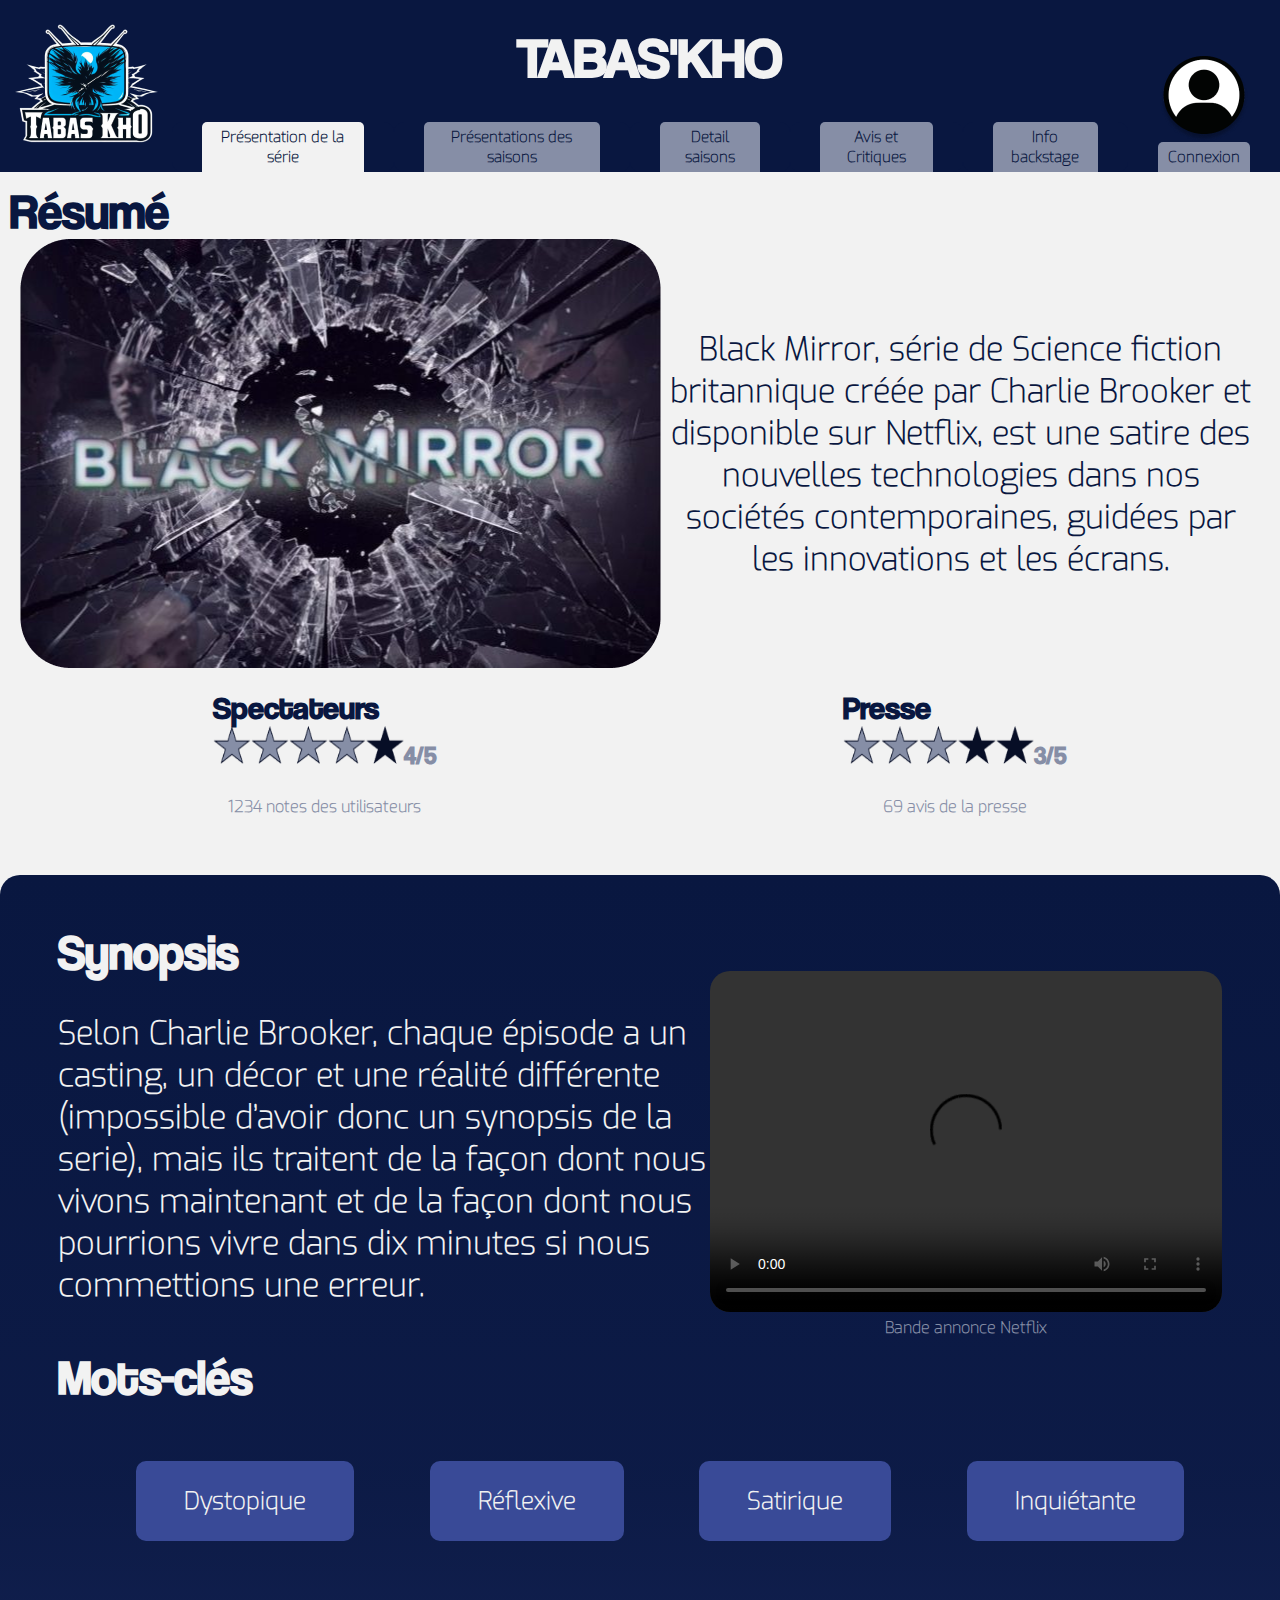
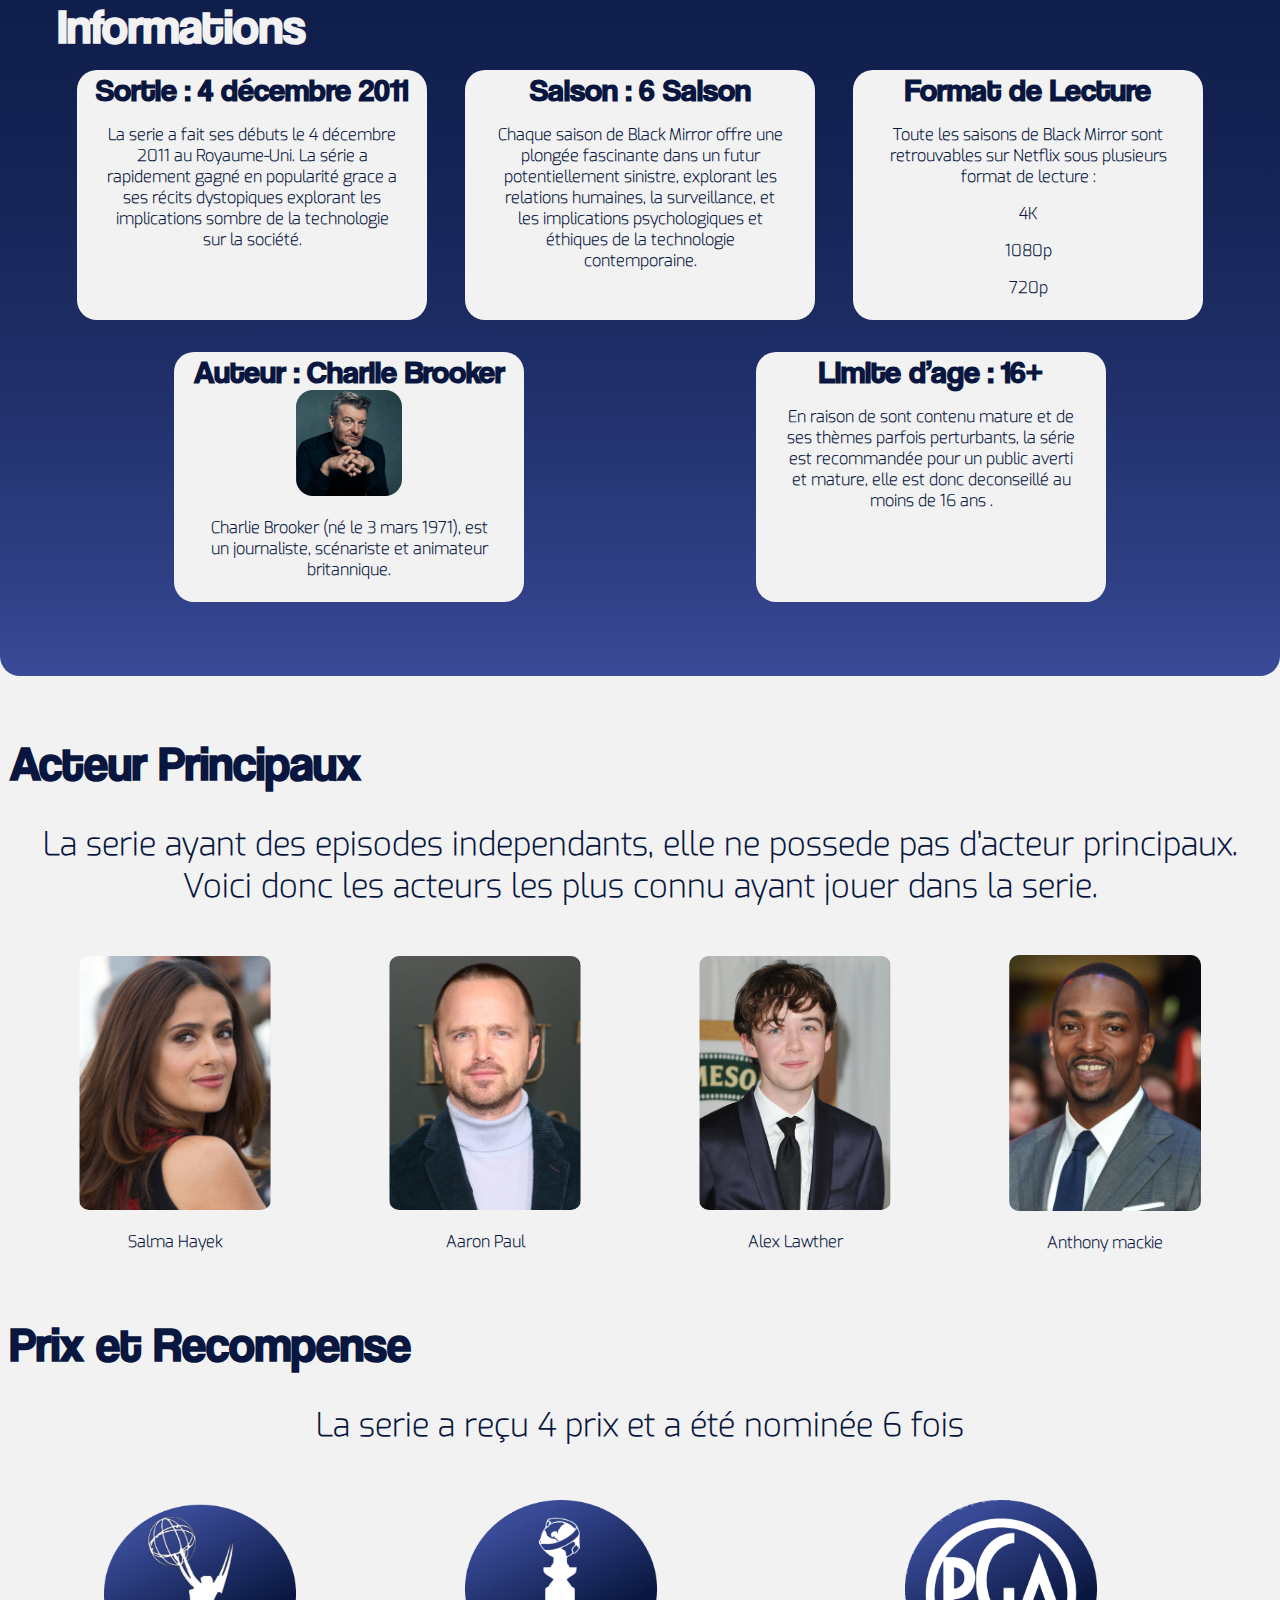
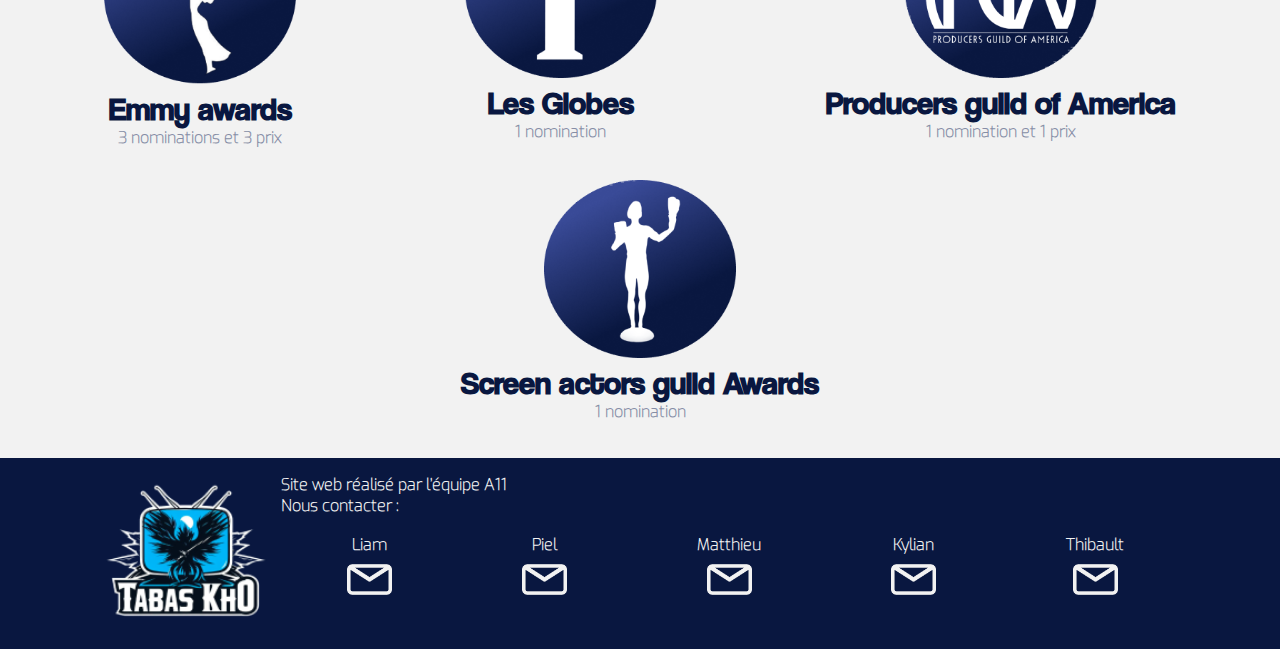
==== index.html @ da2f55ad "Implémentation et fusion des pages index et avis_critique." ====
<!DOCTYPE html>
<html lang="fr">
    <head>
        <meta charset="UTF-8">
        <meta name="viewport" content="width=device-width, initial-scale=1.0">
        <link rel="stylesheet" href="style.css">
        <title>Presentation serie</title>
    </head>
    <body>
        <header>
            <nav>
                <ul>
                    <li class="deroule"> 
                        <img src="img/menu.png" alt="menu">
                        <ul class="sous">
                            <li><a href="index.html">Présentation de la série</a></li>
                            <li><a href="">Présentations des saisons</a></li>
                            <li><a href="detail_saisons_1.html">Detail saisons</a></li>
                            <li><a href="avis_critique.html">Avis et Critiques</a></li>
                            <li><a href="">Info backstage</a></li>
                        </ul>
                    </li>
                </ul>
            </nav>
            <img title="logo" src="img/logo.png" alt="logo" >
            <div class="div1header">
                <h1 class="h1blanc">TABAS'KHO</h1>
                <ul class="ulheader">
                    <li><p class="actuel pheader"><a href="index.html">Présentation de la série</a></p></li>
                    <li><p class="pheader"><a href="">Présentations des saisons</a></p></li>
                    <li><p class="pheader"><a href="detail_saisons_1.html">Detail saisons</a></p></li>
                    <li><p class="pheader"><a href="avis_critique.html">Avis et Critiques</a></p></li>
                    <li><p class="pheader"><a href="">Info backstage</a></p></li>
                </ul>
            </div>
            <div class="div2header">
                <img width="90px" height="86px" title="connexion" src="img/connexion.png" alt="connexion">
                <p class="pheader"><a href="">Connexion</a></p>
            </div>
        </header>
        <main>
            <article>
                <h2 class="h2bleue">Résumé</h2>
                <article class="articleflex">
                    <img title="Black-Mirror" src="img/Black-Mirror.png" alt="BM">
                    <p class="pbleue">Black Mirror, série de Science fiction britannique créée par Charlie Brooker et disponible sur Netflix, est une satire des nouvelles technologies dans nos sociétés contemporaines, guidées par les innovations et les écrans.</p>
                </article>
            </article>
            <article class="articleflex">
                <div>
                    <h3>Spectateurs</h3>
                    <div class="divnote">
                        <img class ="etoile" title="etoile" src="img/Star_white.png" alt="star1">
                        <img class ="etoile" title="etoile" src="img/Star_white.png" alt="star2">
                        <img class ="etoile" title="etoile" src="img/Star_white.png" alt="star3">
                        <img class ="etoile" title="etoile" src="img/Star_white.png" alt="star4">
                        <img class ="etoile" title="etoile" src="img/Star_black.png" alt="star5">
                        <p>4/5</p>
                    </div>
                    <p class="p_min">1234 notes des utilisateurs</p>
                </div>
                <div>
                    <h3>Presse</h3>
                    <div class="divnote">
                        <img class ="etoile" title="etoile" src="img/Star_white.png" alt="star1">
                        <img class ="etoile"title="etoile" src="img/Star_white.png" alt="star2">
                        <img class ="etoile" title="etoile" src="img/Star_white.png" alt="star3">
                        <img class ="etoile" title="etoile" src="img/Star_black.png" alt="star4">
                        <img class ="etoile" title="etoile" src="img/Star_black.png" alt="star5">
                        <p>3/5</p>
                    </div>
                    <p class="p_min">69 avis de la presse</p>
                </div>
            </article>
            <article class="articledegrade">
                <article class="articleflex">
                    <div>
                        <h2 class="h2blanc">Synopsis</h2>
                        <p class="pblanc">Selon Charlie Brooker, chaque épisode a un casting, un décor et une réalité différente (impossible d’avoir donc un synopsis de la serie), mais ils traitent de la façon dont nous vivons maintenant et de la façon dont nous pourrions vivre dans dix minutes si nous commettions une erreur.</p>
                    </div>
                    <div>
                        <video controls width="600" height="400" type="video/mp4" src="video/Bande annonce.mp4"></video>
                        <p class="p_min">Bande annonce Netflix</p>
                    </div>
                </article>
                <article>
                    <h2 class="h2blanc">Mots-clés</h2>
                    <ul>
                        <li>Dystopique</li>
                        <li>Réflexive</li>
                        <li>Satirique</li>
                        <li>Inquiétante</li>
                    </ul>
                </article>
                <article>
                    <h2 class="h2blanc">Informations</h2>
                    <div class="block-total">
                        <div>
                            <h3>Sortie : 4 décembre 2011</h3>
                            <p class="pblock">La serie a fait ses débuts le 4 décembre 2011 au Royaume-Uni. La série a rapidement gagné en popularité grace a ses récits dystopiques explorant les implications sombre de la technologie sur la société.</p>
                        </div>
                        <div>
                            <h3>Saison : 6 Saison</h3>
                            <p class="pblock">Chaque saison de Black Mirror offre une plongée fascinante dans un futur potentiellement sinistre, explorant les relations humaines, la surveillance, et les implications psychologiques et éthiques de la technologie contemporaine.</p>
                        </div>
                        <div>
                            <h3>Format de Lecture</h3>
                            <p class="pblock">Toute les saisons de Black Mirror sont retrouvables sur Netflix sous plusieurs format de lecture :</p>
                            <p class="pblock">4K</p>
                            <p class="pblock">1080p</p>
                            <p class="pblock">720p</p>
                        </div>
                        <div>
                            <h3>Auteur : Charlie Brooker</h3>
                            <img src="img/Charlie.png" title="Charlie Brooker" alt="charlie">
                            <p class="pblock">Charlie Brooker (né le 3 mars 1971), est un journaliste, scénariste et animateur britannique.</p>
                        </div>
                        <div>
                            <h3>Limite d’age : 16+</h3>
                            <p class="pblock">En raison de sont contenu mature et de ses thèmes parfois perturbants, la série est recommandée pour un public averti et mature, elle est donc deconseillé au moins de 16 ans .</p>
                        </div>
                    </div>
                </article>
            </article>
            <article>
                <h2 class="h2bleue">Acteur Principaux</h2>
                <p class="pbleue">La serie ayant des episodes independants, elle ne possede pas d’acteur principaux.  Voici donc les acteurs les plus connu ayant jouer dans la serie.</p>
                <article class="articleflex wrap">
                    <figure>
                        <img src="img/Salma Hayek.png" alt="Salma" title="Salma Hayek">
                        <figcaption class="pblock">Salma Hayek</figcaption>
                    </figure>
                    <figure>
                        <img src="img/Aaron Paul.png" alt="Aaron" title="Aaron Paul">
                        <figcaption class="pblock">Aaron Paul</figcaption>
                    </figure>
                    <figure>
                        <img src="img/Alex Lawther.png" alt="Alex" title="Alex Lawther">
                        <figcaption class="pblock">Alex Lawther</figcaption>
                    </figure>
                    <figure>
                        <img src="img/Anthony mackie.png" alt="Anthony" title="Anthony mackie">
                        <figcaption class="pblock">Anthony mackie</figcaption>
                    </figure>
                </article>
            </article>
            <article>
                <h2 class="h2bleue">Prix et Recompense</h2>
                <p class="pbleue">La serie a reçu 4 prix et a été nominée 6 fois</p>
                <article class="articleflex wrap">
                    <figure>
                        <img src="img/Group 1.png" alt="Emmy awards" title="Emmy awards">
                        <figcaption>
                            <h3>Emmy awards</h3>
                            <p class="p_min">3 nominations et 3 prix </p>
                        </figcaption>
                    </figure>
                    <figure>
                        <img src="img/Group 2.png" alt="Les globes" title="Les globes">
                        <figcaption>
                            <h3>Les Globes</h3>
                            <p class="p_min">1 nomination </p>
                        </figcaption>
                    </figure>
                    <figure>
                        <img src="img/Group 3.png" alt="Producers guild of America" title="Producers guild of America">
                        <figcaption>
                            <h3>Producers guild of America</h3>
                            <p class="p_min">1 nomination et 1 prix </p>
                        </figcaption>
                    </figure>
                    <figure>
                        <img src="img/Group 4.png" alt="Screen actors guild Awards" title="Screen actors guild Awards">
                        <figcaption>
                            <h3>Screen actors guild Awards</h3>
                            <p class="p_min">1 nomination </p>
                        </figcaption>
                    </figure>
                </article>
            </article>
        </main>
        <footer>
            <div class="image-centre">
                <img src="img/logo.png" alt="Logo tabas'KHO" width="191px" height="191px">
            </div>
            <div>
                <p>Site web réalisé par l’équipe A11 <br>Nous contacter :</p>
                <p></p>
                <table>
                    <tr>
                        <th>Liam</th>
                        <th>Piel</th>
                        <th>Matthieu</th>
                        <th>Kylian</th>
                        <th>Thibault</th>
                    </tr>
                    <tr>
                        <th><a href="mailto:liam.denis@etudiant.univ-rennes1.fr"> <img src="img/email-svgrepo-com.webp" width="45px" height="45px"> </a ></th>
                        <th><a href="mailto:Piel.mallet@etudiant.univ-rennes1.fr"> <img src="img/email-svgrepo-com.webp" width="45px" height="45px"> </a ></th>
                        <th><a href="mailto:matthieu.lebout@etudiant.univ-rennes1.fr"> <img src="img/email-svgrepo-com.webp" width="45px" height="45px"> </a ></th>
                        <th><a href="mailto:kylian.houedec@etudiant.univ-rennes1.fr"> <img src="img/email-svgrepo-com.webp" width="45px" height="45px"> </a ></th>
                        <th><a href="mailto:thibault.dubois@etudiant.univ-rennes1.fr"> <img src="img/email-svgrepo-com.webp" width="45px" height="45px"> </a ></th>
                    </tr>
                </table>
            </div>
        </footer>
    </body>
</html>
---- style.css ----
html{
    height: 400px;
}
body{
    margin: 0;
    background-color: #f2f2f2;
}
.detailsaison{
    margin: 50px;
    display: flex;
    flex-direction: column;
}
header{
    color: #091740;
    display: flex;
    height: 172px;
    background-color: #091740;
    justify-content: space-around;
}
.div1header{
    display: flex;
    flex-direction: column;
    justify-content: flex-end;
}
.div2header{
    display: flex;
    flex-direction: column;
    justify-content: flex-end;
    align-items: center;
}
.ulheader{
    display: flex;
    flex-direction: row;
    flex-wrap: nowrap;
    padding: 0;
    margin-bottom: 0;
    list-style-type: none;
}
.ulheader>li{
    background-color: #091740;
    padding: 0;
    margin: 0;
    font-size: auto;

}
.h1blanc{
    margin-bottom: 0;
    font-size: 3.5em;
    font-family: "Coolvetica";
    color: #f2f2f2;
    text-align: center;
}
.h1bleue{
    margin-bottom: 0;
    font-size: 3.5em;
    font-family: "Coolvetica";
    color: #091740;
    text-align: center;
}
.h2bleue{
    font-size: 3em;
    font-family: "Coolvetica";
    color: #091740;
    margin: 0;
}
.h2blanc{
    font-size: 3em;
    font-family: "Coolvetica";
    color: #f2f2f2;
    margin: 0;
}
h3{
    font-size: 2em;
    font-family: "Coolvetica";
    color: #091740;
    margin: 0;
}
h4{
    text-align: center;
    font-family: "Coolvetica";
    color: #091740;
  }
  
h5,article,p{
    font-family: "exo";
    color: #091740;
    font-weight: bold;
}

a{
    color: #091740;
    text-decoration: none;
}
.pheader{
    border-radius: 5px 5px 0px 0px;
    font-family: "Exo";
    font-weight: bold;
    padding: 5px 10px;
    background-color: #868EA6;
    text-align: center;
    margin:0em 2em;
    font-size: 15px;
    
}
.pheader:hover{
    background-color: #f2f2f2;
}
.actuel{
    background-color: #f2f2f2;
}
.articleflex{
    display: flex;
    flex-direction: row;
    justify-content: space-around;
    align-items: center;
    margin-top: 0;
}
.deroule{
    display: none;
    background-color: #091740;
    padding: 0;
}
.sous{
    display: none;
    flex-direction: column;
    margin: 0;
    font-size: 1.75vw;
    align-items: flex-start;
    background-color: #868EA6;
    position:absolute;
    left: 0px;
    top: 172px;
    z-index: 300;
}
.sous li a{
    color: #F2F2F2;
}
nav:hover .sous{
    display: flex;
}
nav ul {
    padding: 0;
}
nav{
    height: 172px;
}
.wrap{
    text-align: center;
    flex-wrap: wrap;
}
.articleflex>img{
    width: 60%;
}
article{
    margin: 10px;
}

.articledegrade{
    border-radius: 20px;
    background: linear-gradient(#091740,80%,#394A97);
    margin: 3em 0;
    padding: 3em;
}

.pbleue{
    color: #091740;
    font-family: "Exo";
    text-align: center;
    font-size: 2.5vw;
    font-weight: 700;
}
.pblanc{
    color: #f2f2f2;
    font-family: "Exo";
    text-align: start;
    font-size: 2.5vw;
    font-weight: 700;
}
.min{
    font-size: 1.5vw;
    
}
table{
    color: #091740;
    font-family: "Exo";
    font-weight: bold;
}
.divnote{
    display: flex;
    flex-direction: row;
    justify-content: center;
    align-items: baseline;
}
.etoile{
    width: 3vw;
    height: 3vw;
}

.divnote>p{
    font-family: "Coolvetica";
    font-size: 2vw;
    margin-top: 10px;
    font-weight: bold;
    color: #868EA6;
}

.p_min{
    color: #868EA6;
    font-family: "Exo";
    font-weight: bold;
    margin: 0;
    text-align: center;
}
video{
    border-radius: 20px;
    width: 40vw;
    height: auto;
    margin-top: 3em;
}
ul{
    display: flex;
    flex-direction: row;
    flex-wrap: wrap;
    justify-content: space-around;
    list-style-type: none;
    margin:32px auto;
}
li{
    background-color: #394A97;
    padding: 1em 2em;
    border-radius: 10px;
    color: #f2f2f2;
    font-family: "Exo";
    font-weight: bold;
    font-size: 1.5em;
    margin: 1em;
}

.block-total{
    display: flex;
    flex-wrap: wrap;
    flex-direction: row;
    justify-content: space-around;
}
.block-total>div{
    background-color: #f2f2f2;
    width: 350px;
    height: 250px;
    text-align: center;
    border-radius: 20px;
    margin: 1em;
}
.pblock{
    color: #091740;
    font-family: "Exo";
    font-weight: bold;
    margin: 16px 30px;
    text-align: center;
}
figure>img{
    width: 15vw;
}



/* css details_saison */

body {
    padding: 0;
    margin: 0;
    background-color: #f2f2f2;
}

main {
    margin: 0;
    display: flex;
    flex-direction: column;
}

img {
    display: inline-block;
    border-radius: 10px;
}

p {
    font-family: Exo, Arial, sans-serif;
    font-weight: bold;
}


.changement_saison {
    margin: 1em auto;
}

.changement_saison a {
    background-color: #868EA6;
    color: black;
    display: inline-block;
    width: 10em;
    padding: 5px;
    text-align: center;
    text-decoration: none;
    border-radius: 5px;
    margin: 0.5em;
    font-family: Exo, Arial, sans-serif;
    font-weight: bold;
}

.changement_saison a:hover {
    background-color: #091740;
    color: white;
}

.changement_saison p {
    background-color: #C0C0C0;
    color: #7F7F7F;
    display: inline-block;
    width: 10em;
    padding: 5px;
    text-align: center;
    text-decoration: none;
    border-radius: 5px;
    margin: 0.5em;
}


/* Section Acteurs */

#acteur div div {
    background-color: #868EA6;
    width: 30%;
    display: inline-flex;
    margin: 10px;
    padding: 10px;
    border-radius: 20px;
    align-items: center;

}

#acteur p {
    display: inline-block;
    margin-left: 30px;
}

#acteur img {
    height: 100px;
    border-radius: 50px;
}


/* Bande anonce */

img.trailer {
    display: block;
    margin: 50px auto;
    width: 80%;
}


/* Section Extraits */

#extraits section {
    display: flex;
    width: 100%;
    flex-wrap: nowrap;
    overflow-x: scroll;
}

#extraits div {
    position: relative;
}

#extraits section::before {
    content: "";
    position: absolute;
    top: 0;
    bottom: 0;
    left: 0;
    width: 20px;
    background: linear-gradient(to left, rgba(255, 255, 255, 0), #F2F2F2);
}

#extraits section::after {
    content: "";
    position: absolute;
    top: 0;
    bottom: 0;
    right: 0;
    width: 20px;
    background: linear-gradient(to right, rgba(255, 255, 255, 0), #F2F2F2);
}

#extraits img {
    height: 300px;
    margin: 20px;
}


/* Section Photos */

#photos section {
    display: flex;
    width: 100%;
    flex-wrap: nowrap;
    overflow-x: scroll;
}

#photos img {
    margin: 20px;
    height: 400px;
}

#photos div {
    position: relative;
}

#photos section::before {
    content: "";
    position: absolute;
    top: 0;
    bottom: 0;
    left: 0;
    width: 20px;
    background: linear-gradient(to left, rgba(255, 255, 255, 0), #F2F2F2);
}

#photos section::after {
    content: "";
    position: absolute;
    top: 0;
    bottom: 0;
    right: 0;
    width: 20px;
    background: linear-gradient(to right, rgba(255, 255, 255, 0), #F2F2F2);
}


/* Section Episode */

#episodes section {
    display: flex;
    width: 100%;
    flex-wrap: nowrap;
    overflow-x: scroll;
}

#episodes div div {
    display: inline-block;
    width: 300px;
    background-color: #868EA6;
    border-radius: 20px;
    padding: 20px;
    margin: 20px;
    flex-shrink: 0;
    flex-grow: 0;
}

#episodes img {
    width: 100%;
}

#episodes div div:hover {
    position: relative;
    right: 10px;
    bottom: 10px;
    box-shadow: 10px 10px 10px #070E26;
}

#episodes div div div:hover {
    box-shadow: none;
    right: 0;
    bottom: 0;
}

#episodes p {
    height: 250px;
    overflow-y: scroll;
    margin: 0;
    padding: 20px 0;
}

#episodes > div,
#episodes div div div {
    position: relative;
    margin: 0;
    padding: 0;
}

#episodes section::before {
    content: "";
    position: absolute;
    top: 0;
    bottom: 0;
    left: 0;
    width: 20px;
    background: linear-gradient(to left, rgba(255, 255, 255, 0), #F2F2F2);
    z-index: 1;
}

#episodes section::after {
    content: "";
    position: absolute;
    top: 0;
    bottom: 0;
    right: 0;
    width: 20px;
    background: linear-gradient(to right, rgba(255, 255, 255, 0), #F2F2F2);
}

#episodes p::before {
    content: "";
    position: absolute;
    top: 0;
    left: 0;
    right: 0;
    height: 20px;
    background: linear-gradient(to top, rgba(255, 255, 255, 0), #868EA6);
}

#episodes p::after {
    content: "";
    position: absolute;
    bottom: 0;
    left: 0;
    right: 0;
    height: 20px;
    background: linear-gradient(to bottom, rgba(255, 255, 255, 0), #868EA6);
}


/* Affichage sur mobile */

@media screen and (max-width: 1400px) {

    #acteur div div {
        width: 45%;
    }

    img.trailer {
        width: 90%;
    }
}


@media screen and (max-width: 960px) {
    
    #acteur section {
        display: flex;
        flex-wrap: nowrap;
        overflow-x: scroll;
    }

    #acteur div div {
        flex-grow: 0;
        flex-shrink: 0;
        width: 400px;
        margin: 0 20px;
    }

    #acteur > div {
        position: relative;
    }
    
    #acteur section::before {
        content: "";
        position: absolute;
        top: 0;
        bottom: 0;
        left: 0;
        width: 20px;
        background: linear-gradient(to left, rgba(255, 255, 255, 0), #F2F2F2);
    }
    
    #acteur section::after {
        content: "";
        position: absolute;
        top: 0;
        bottom: 0;
        right: 0;
        width: 20px;
        background: linear-gradient(to right, rgba(255, 255, 255, 0), #F2F2F2);
    }    

    img.trailer {
        width: 100%;
    }

    #resume {
        order: 98;
    }

    .changement_saison_bas {
        order: 99;
    }
}

/* avis critique */

.title{
    display: flex;
    justify-content: center;}

.Fblanc{
   background-color: #394A97;
   color: #F2F2F2;
   font-size: 2vw;
   text-align: center;
   margin:  0.9vw 10vw;
   border-radius: 11px;
}
  .p1{
    font-family: "IniSans";
    font-size: 3vw;
    margin: 0;
    padding-top: 0;
    padding-right: 0.5em;
    
  }
  .user:hover{color: #F2F2F2;
    background-color: #091740;
    padding: 0.5em;
  border-radius: 5px;}
.user{color: #F2F2F2;}

  
  main{
    background-color: #f2F2F2;
    
  }
  
  .presse_spectateur{
    display: flex;
    justify-content: space-around;
  }
  .presse {
    width: 40%;
    padding: 0.5em;
    
    
  }
  .presse div{
    padding: 0.5em;
    background-color: #868EA6;
    border-radius:11px ;
    overflow-y: scroll;
    height: 30vw;
  
    
  } 
  .bouton{
    background-color:#7CB4E8 ;
    color: #F2F2F2;
    padding: 0.5em;
    border-radius: 5px;
    text-decoration: none;
    font-family: "IniSans";
    
    
  }
  .bouton:hover{
    background-color: #091740;
    color: #F2F2F2;
  }
  .place{
    display:flex;
    justify-content: flex-end;
    height: 50px;
  
  }
  .spectateur{
    
    width: 40%;
    padding: 0.5em;
    
  }
  .spectateur div{
  background-color: #868EA6;
  border-radius:11px ;
  padding: 0.5em;
  
  }
  .spectateur div div {
    display : flex;
    justify-content: center;;
  }
  .avis{display: flex;}
  
  .test {
    height: 250px;
    width:100% ;
  }
  .test img{
    height: 100%;
    width: 100%;
  }
  .avis p {line-height: 2.8em;}
  
  
  .partie2{
    background: linear-gradient(#394A97, #091740);
    display: flex;
    
  }
  .partie2 div{
    width: 50%;
    padding: 1em;
  }
  .partie2 div div{
    display: flex;
    padding :0.5em;
  }
  .Ellipse{
    width: 10vw;
    height: 10vw;
  }
  .partie2 div div p a{
    position:relative;
    top: 1.5em;
    left:0.3em;
    color: F2F2F2;
    text-decoration: underline;
  }
  .commentNonVerif{
    background-color: #868EA6;
    display: flex;
  }
  .commentNonVerif div {
    width: 50%;
    display: block;
  }
  .name{
    padding: 0 56px 0 0; 
  }
  .add{
    margin: 10px 0 0 0;
    
  }








/* footer */

footer{
    justify-content: center;
    background-color: #091740;
    display: flex;
    height: 20%;
  }
  .image-centre{
    display: flex;
    justify-content: center;
    align-items: center;
  }
  footer p{
    color: #F2F2F2;
  }
  footer div table th{
    padding:0 5vw;
    color: #F2F2F2;
  }
  footer div table{
    justify-content: center;
    display: flex;
    bottom: 10px;
  }
  .footer-P{
    margin-top: 2em;
    font-family: "Exo";
    background-color: #091740;
  }
  .star {
    font-size: 24px;
    color: gray;
    cursor: pointer;
  }

  .star.selected {
    color: gold;
  }
  @media screen and (max-width: 1050px) {
    footer div table th{
        padding:0 1.5vw;
      }
      .footer-P{
        margin-top: 1em;
      }
  }



@font-face {
    font-family: "Coolvetica";
    src: url('./Polices_woff/coolvetica_woff/coolveticarg.woff') format('woff'),
         url('./Polices_woff/coolvetica_woff/coolveticarg.woff2') format('woff2');
}

@font-face {
    font-family: "Exo";
    src: url('./Polices_woff/Exo_woff/Exo-VariableFont_wght.woff') format('woff'),
         url('./Polices_woff/Exo_woff/Exo-VariableFont_wght.woff2') format('woff2');
}

@font-face {
    font-family: "IniSans";
    src: url('./Polices_woff/ini-sans_woff/IniSans.woff') format('woff'),
         url('./Polices_woff/ini-sans_woff/IniSans.woff2') format('woff2');
}
@media (max-width:1050px){
    .pheader{
        display: none;
    }
    .div1header{
        display: none;
    }
    header{
        align-items: center;
    }
    .deroule{
        display: flex;
    }
}
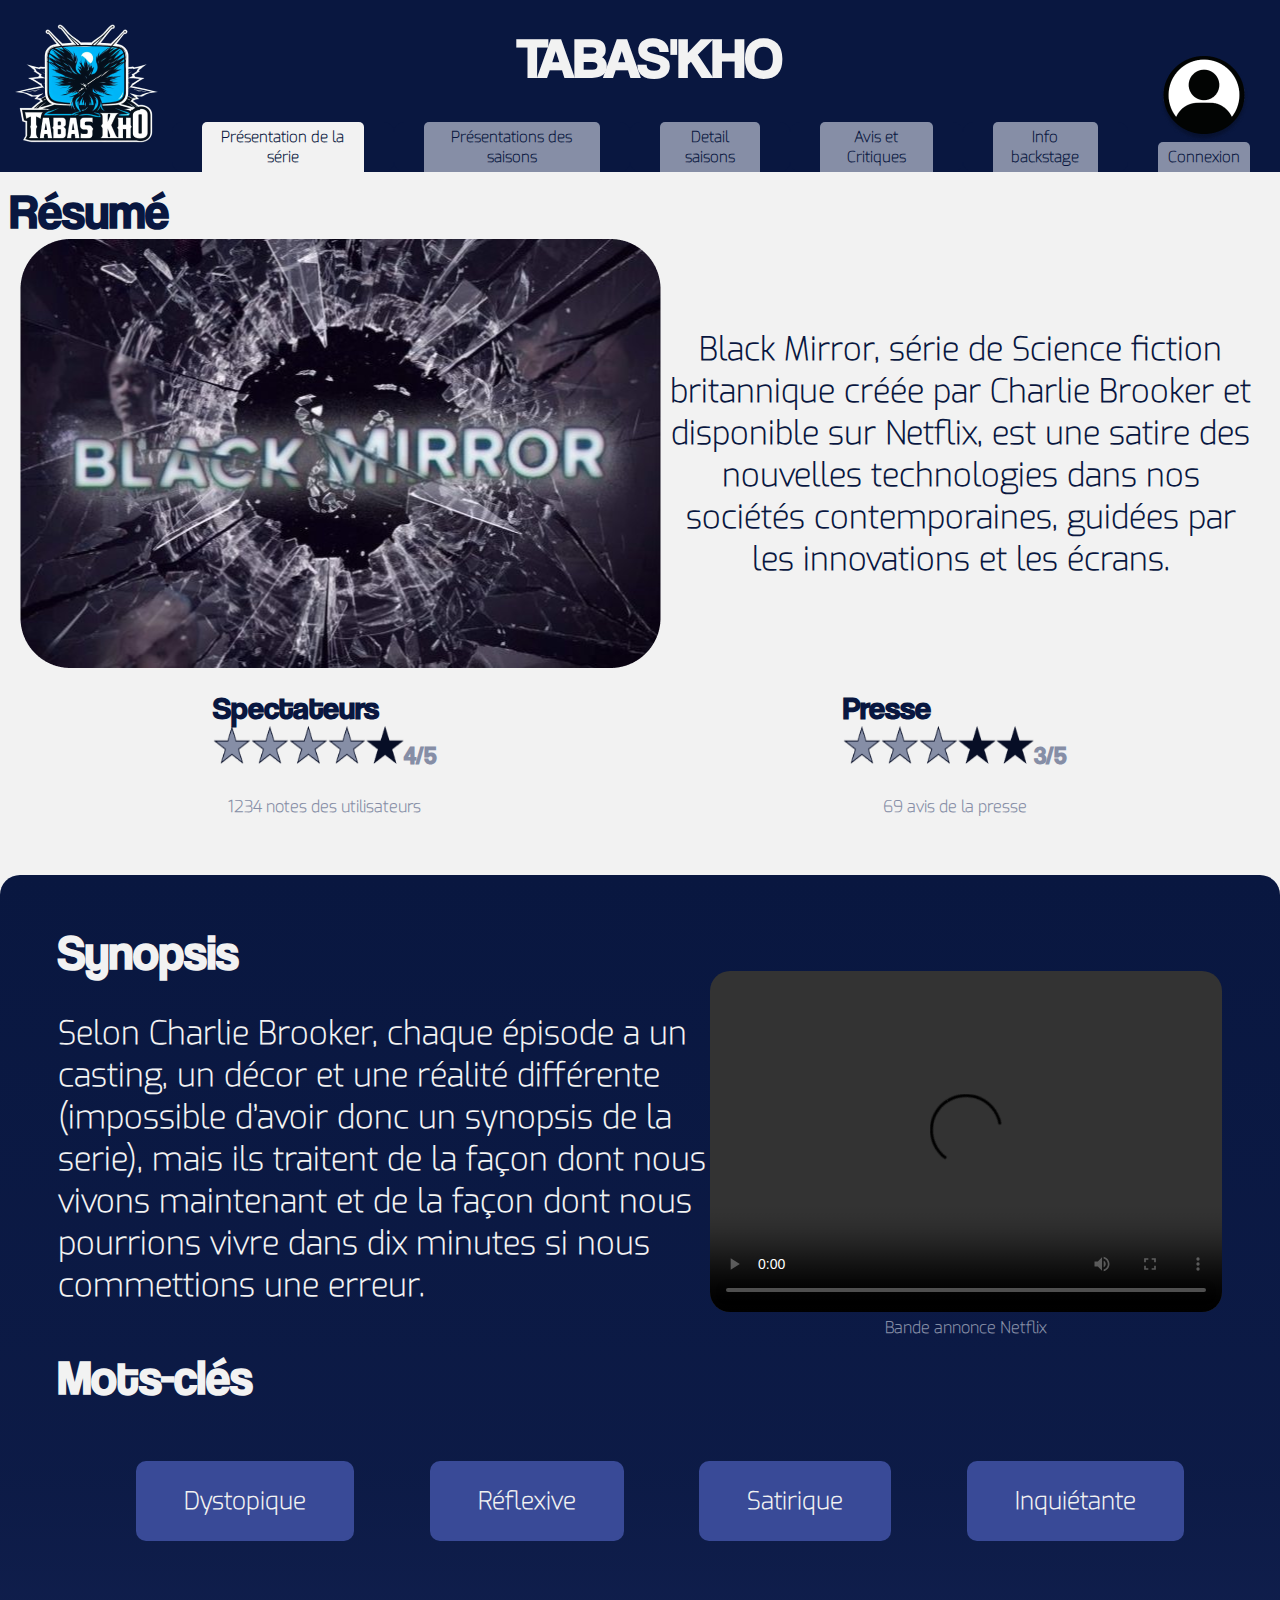
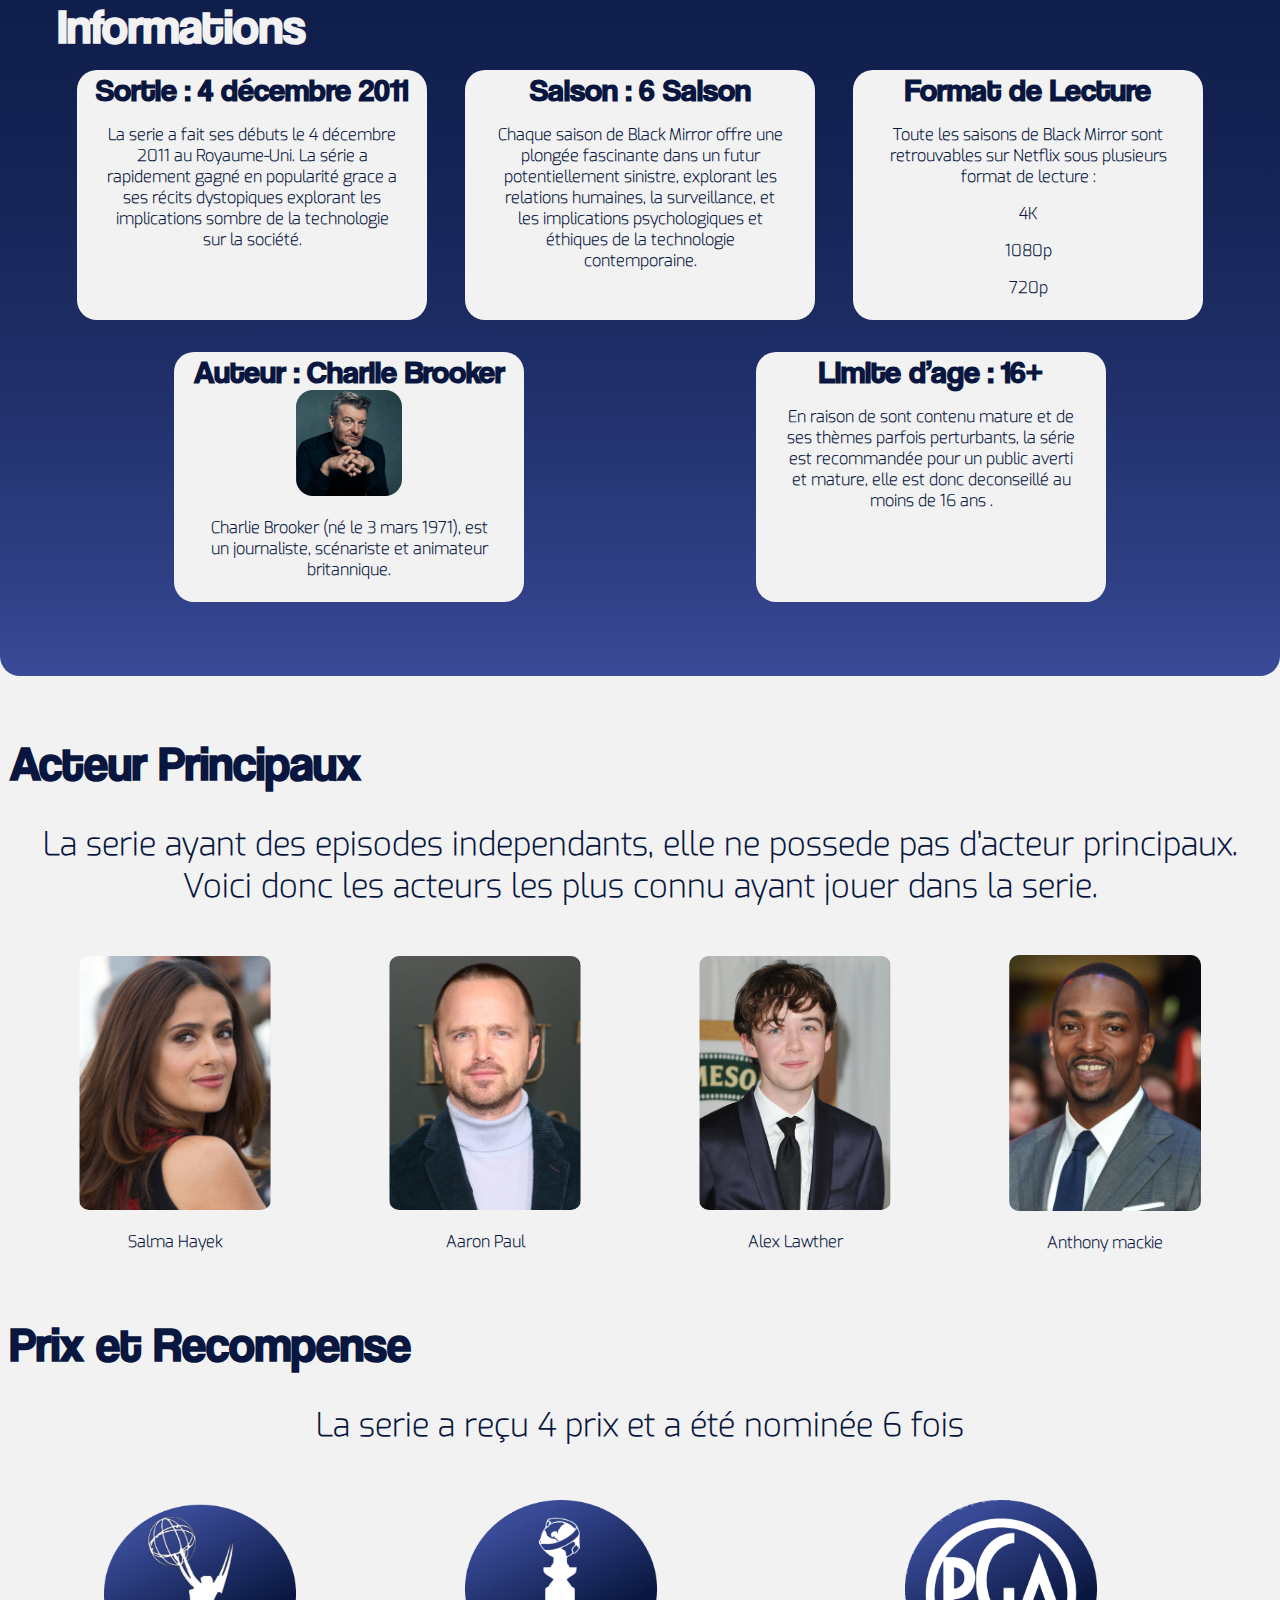
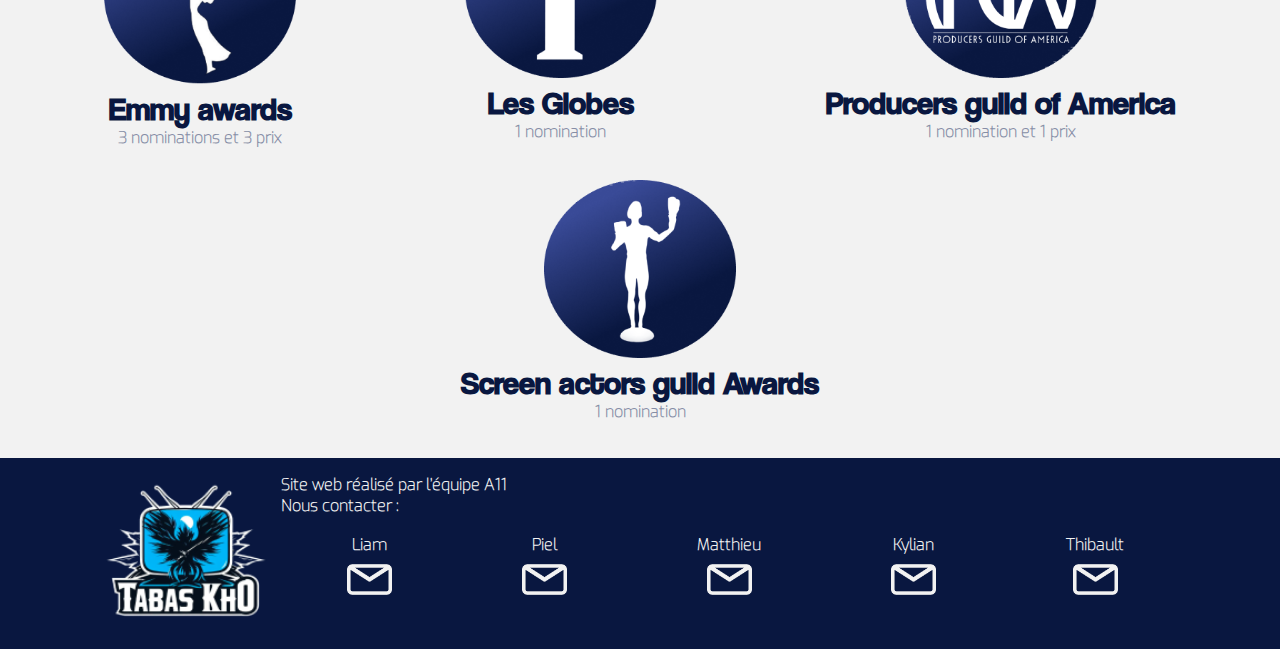
==== commit 9d4346d4: "Intégration de la page backstage.html" ====
--- a/index.html
+++ b/index.html
@@ -14,10 +14,10 @@
                         <img src="img/menu.png" alt="menu">
                         <ul class="sous">
                             <li><a href="index.html">Présentation de la série</a></li>
-                            <li><a href="">Présentations des saisons</a></li>
+                            <li><a href="pres_saisons.html">Présentations des saisons</a></li>
                             <li><a href="detail_saisons_1.html">Detail saisons</a></li>
                             <li><a href="avis_critique.html">Avis et Critiques</a></li>
-                            <li><a href="">Info backstage</a></li>
+                            <li><a href="backstage.html">Info backstage</a></li>
                         </ul>
                     </li>
                 </ul>
@@ -27,10 +27,10 @@
                 <h1 class="h1blanc">TABAS'KHO</h1>
                 <ul class="ulheader">
                     <li><p class="actuel pheader"><a href="index.html">Présentation de la série</a></p></li>
-                    <li><p class="pheader"><a href="">Présentations des saisons</a></p></li>
+                    <li><p class="pheader"><a href="pres_saisons.html">Présentations des saisons</a></p></li>
                     <li><p class="pheader"><a href="detail_saisons_1.html">Detail saisons</a></p></li>
                     <li><p class="pheader"><a href="avis_critique.html">Avis et Critiques</a></p></li>
-                    <li><p class="pheader"><a href="">Info backstage</a></p></li>
+                    <li><p class="pheader"><a href="backstage.html">Info backstage</a></p></li>
                 </ul>
             </div>
             <div class="div2header">
--- a/style.css
+++ b/style.css
@@ -102,6 +102,7 @@
     font-size: 15px;
     
 }
+
 .pheader:hover{
     background-color: #f2f2f2;
 }
@@ -743,6 +744,430 @@
 
 
 
+
+
+
+
+
+
+
+
+
+
+
+
+
+
+
+
+
+
+
+
+
+
+
+
+
+
+
+
+/** PRESENTATIONS SAISONS **/
+/*librairie*/
+.lineaire-simple {
+    background: linear-gradient(#394A97, #091740);
+}
+
+body {
+  margin: 0;
+}
+
+@font-face {
+  font-family: "Coolvetica";
+  src: url('./Polices_woff/coolvetica_woff/coolveticarg.woff') format('woff'),
+       url('./Polices_woff/coolvetica_woff/coolveticarg.woff2') format('woff2');
+}
+
+@font-face {
+  font-family: "Exo";
+  src: url('./Polices_woff/Exo_woff/Exo-VariableFont_wght.woff') format('woff'),
+       url('./Polices_woff/Exo_woff/Exo-VariableFont_wght.woff2') format('woff2');
+}
+
+@font-face {
+  font-family: "IniSans";
+  src: url('./Polices_woff/ini-sans_woff/IniSans.woff') format('woff'),
+       url('./Polices_woff/ini-sans_woff/IniSans.woff2') format('woff2');
+}
+
+/*** MAIN ***/
+
+.main_pres_s {
+    /*old*/
+    margin: unset;
+    display: unset;
+    flex-direction: unset;
+
+    margin: 0;
+    background-color: #F2F2F2;
+}
+
+.art_saisons {
+    /*old*/
+    margin: unset;
+
+    display: flex;
+    flex-direction: column;
+    gap: 20px;
+    background: linear-gradient(#868EA6, #091740);
+    color: white;
+    padding: 20px 20px 20px 20px;
+    }
+
+.art_transi{
+  background: linear-gradient(#091740, #868EA6)
+}
+
+.art_saisons h2 {
+  font-family: "Coolvetica";
+  color: black;
+  font-weight: lighter;
+  font-size: 3em;
+  margin: 0;
+  text-align: center;
+}
+
+.art_saisons h3 {
+  font-weight: bolder;
+}
+
+.img_eps_res {
+  display: grid;
+  grid-column-gap: 20px;
+  grid-template-columns: 10fr 3fr;
+  justify-content: space-around;
+  font-family: 'Exo';
+  font-weight: bold;
+  font-size: 1.5em;
+}
+
+.img_eps {
+  display: grid;
+  grid-template-columns: 50% 1fr;
+  background: #F2F2F2;
+  color: black;
+  padding: 20px;
+  border-radius: 15px;/
+}
+
+.img_eps img {
+    /*old*/
+    display: unset;
+    border-radius: unset;
+
+    width: 90%;
+    justify-self: center;
+    height: max-content;
+    border-radius: 15px;
+}
+
+.img_eps ul {
+    /*old*/
+    display: unset;
+    flex-direction: unset;
+    flex-wrap: unset;
+    justify-content: unset;
+    list-style-type: unset;
+    margin: unset;
+
+    padding-top: 40px;
+    display: flex;
+    flex-direction: column;
+    width: 100%;
+    font-size: 1.8vw;
+}
+
+.img_eps ul li {
+    /*old*/
+    background-color: unset;
+    padding: unset;
+    border-radius: unset;
+    color: unset;
+    font-family: unset;
+    font-weight: unset;
+    font-size: unset;
+    margin: unset;
+
+    margin-left: 50px;
+}
+
+.Title_eps{
+    margin-left: 50px;
+}
+
+.img_eps ul li p {
+  margin-left: 30px; /* Ajustez la valeur */
+}
+
+
+.img_eps_res h3 {
+    /*old*/
+    font-size: unset;
+
+    font-size: 3vw;
+
+  text-decoration: underline;
+}
+
+.res {
+  box-sizing: border-box;
+
+  width: 100%;
+  display: flex;
+  flex-direction: column;
+  padding: 15px 50px 50px 50px;
+  background-color: #F2F2F2;
+  color: black;
+  border-radius: 15px;
+  font-size: 1.5vw;
+}
+
+.res h4{
+  text-decoration: underline;
+  margin: 0px;
+}
+
+#popup-content > h4 {
+  text-decoration: underline;
+  margin: 0px;
+}
+
+.res button {
+  background-color: #091740;
+  color: #fff;
+  border: none;
+  padding: 10px 15px;
+  border-radius: 5px;
+  font-size: 1.5vw;
+  cursor: pointer;
+  transition: background-color 0.3s ease;
+}
+
+.res button:hover {
+  background-color: #394A97;
+  transform: scale(1.05); /* Augmente la taille du bouton */
+}
+
+
+.actors {
+  display: grid;
+  grid-template-columns: repeat(4, 1fr);
+  padding: 20px;
+  background-color: #F2F2F2;
+  border-radius: 15px;
+  justify-content: space-around;
+  color: black;
+  font-family: 'Exo';
+  font-size: 2vw;
+  font-weight: bold;
+  text-align: center;
+}
+
+.actors img {
+  width: 50%;
+}
+
+/* Popup container */
+.popup1, .popup2 {
+  position: relative;
+  display: inline-block;
+  cursor: pointer;
+}
+
+
+
+/* Style pour le fond semi-transparent du popup */
+#popup-background, #popup-background2 {
+  display: none;
+  position: fixed;
+  top: 0;
+  left: 0;
+  width: 100%;
+  height: 100%;
+  background: rgba(0, 0, 0, 0.5);
+}
+
+/* Style pour le popup lui-même */
+#popup-content, #popup-content2 {
+  display: none;
+  position: fixed;
+  width: 80%;
+  top: 45%;
+  left: 50%;
+  transition: all 0.5s;
+  transform: translate(-50%, -50%);
+  padding: 20px;
+  background: #fff;
+  border: 1px solid #ccc;
+  box-shadow: 0 4px 8px rgba(0, 0, 0, 0.1);
+  /*animation*/
+  transition: opacity 0.3s, transform 0.3s;
+  opacity: 0;
+  transform: translate(-50%, -50%) scale(0.8);
+}
+
+#popup-content, #popup-content2 h4{
+    font-size: 2vw;
+}
+  
+#popup-content.show, #popup-content2.show {
+  opacity: 1;
+  transform: translate(-50%, -50%) scale(1);
+}
+
+@media screen and (max-width: 980px){
+  #popup-content, #popup-content2 {
+    overflow-y: scroll;
+    width: 80%;
+  }
+}
+
+
+/* Style pour le bouton de fermeture */
+#close-button, #close-button2 {
+  position: absolute;
+  font-size: 2vw;
+  top: 10px;
+  right: 10px;
+  cursor: pointer;
+  margin-right: 5px;
+}
+
+#close-button:hover, #close-button2:hover {
+  transform: scale(0.90); /* Réduit la taille du bouton */
+}
+
+
+@media screen and (max-width: 1024px){
+  .img_eps_res {
+    display: flex;
+    flex-direction: column;
+    justify-content: space-between;
+  }
+
+  .res {
+    margin-top: 20px;
+    font-size: 2vw;
+  }
+
+  .img_eps{
+    display: flex;
+    /*Centrer les objets*/
+    align-items: center;
+    flex-direction: column;
+    gap: 0px;
+  }
+
+  .img_eps img {
+    width: 60%;
+    justify-self: center;
+    height: max-content;
+    border-radius: 15px;
+  }
+
+  .img_eps ul {
+    /*old*/
+    display: unset;
+    flex-direction: unset;
+    flex-wrap: unset;
+    justify-content: unset;
+    list-style-type: unset;
+    margin: unset;
+
+    padding-top: 20px;
+    display: grid;
+    grid-template-columns: 1fr 1fr;
+    width: 100%;
+    font-size: 2.2vw;
+  }
+
+  /*.img_eps ul {
+
+    font-size: 0.8em;
+  }
+  */
+
+}
+
+@media screen and (max-width: 1400px) {
+  .res {
+    padding: 10px 40px 40px 40px;
+  }
+
+  .art_saisons h2 {
+    font-size: 2.7em;
+  }
+}
+
+@media screen and (max-width: 1100px) {
+  .res {
+    padding: 5px 30px 30px 30px;
+  }
+
+  .art_saisons h2 {
+    font-size: 2em;
+  }
+
+}
+/* FIN PRESENTATION SAISON */
+
+
+
+
+
+
+
+
+
+
+
+
+
+
+
+
+
+
+
+
+
+
+
+
+
+
+
+
+
+
+
+
+
+
+
+
+
+
+
+
+
+
+
+
+
+
+
+
 /* footer */
 
 footer{
@@ -823,4 +1248,134 @@
     .deroule{
         display: flex;
     }
-}+}
+
+
+/* backstage */
+
+#sectCoulisseInterview > article > h1{
+    font-family: Coolvetica, Arial, sans-serif;
+    font-weight: lighter;
+    margin-bottom: 0;
+    font-size: 5vw;
+    color: #f2f2f2;
+    text-align: center;
+}
+
+#backstage-iframe {
+    margin:16px 0;
+    width: 100%;
+    height:45vw;
+}
+main > #sectCoulisseInterview > article{
+    text-align: center;
+    color: white;
+    background-color: #070e26;
+    margin:0 25px;
+    border-radius: 20px;
+}
+main > #sectCoulisseInterview > article > h1{
+    text-decoration: underline;
+}
+#sectCoulisseInterview > article > figure{
+    display: inline-flex;
+    flex-direction: column;
+    flex-wrap: wrap;
+    align-items: center;
+    
+}
+#sectCoulisseInterview > article + article{
+    background-color: #f2f2f2;
+    color: #070e26;
+    margin-bottom: 5em;
+}
+#sectCoulisseInterview > article + article > h1{
+    color: #070e26;
+}
+
+main nav > #secondMenu > li   {
+    padding: 3% 9%; 
+    background-color: #070e26;
+    color: hsl(0, 0%, 95%);
+    border-radius: 15px;
+    font-size: 3vw; 
+    margin: 0 2%;
+    white-space: nowrap;
+}
+main nav > #secondMenu > li > a   {
+    color: hsl(0, 0%, 95%);
+}
+main > #sectCoulisseInterview > article > figure img{
+    width : 35vw;
+    display: flex;
+    
+}
+
+main nav > #secondMenu{
+    display: flex;
+    font-family: "Exo";
+    font-weight: bold;
+    justify-content: center;
+    list-style-type: none;
+}
+
+#videoPopup {
+    display: none;
+    position: fixed;
+    border-radius: 20px;
+    border: solid black 2px;
+    top:50%;
+    left: 50%;
+    transform: translate(-50%, -50%);
+    background-color: #070e26b4;
+    padding: 20px;
+    
+}
+#videoPopup > div > iframe{
+    width: 65vw;
+    height: 35vw;
+    border-radius: 20px;
+}
+#videoPopup img{
+    width:35px;
+    right: 0;
+}
+
+#videoPopup div{  
+    display:flex;
+    position: relative;
+    flex-wrap: wrap;
+    flex-direction: row-reverse;
+}
+
+@media screen and (max-width: 480px){
+
+    main > #sectCoulisseInterview > article > figure img{
+        width : 20em;
+        display: flex;
+        
+    }
+    main > #sectCoulisseInterview {
+        display: flex;
+        flex-direction: column;
+    }
+
+    main > #sectCoulisseInterview > #coulisse {
+        order: 2;
+        
+        border-radius: 0;
+        margin: 0;
+        margin-bottom: 2em;
+    }
+
+    main > #sectCoulisseInterview > #interview {
+        order: 1;
+        margin-bottom: 0;
+        
+    }
+
+    #sectCoulisseInterview > article > h1{
+        font-size: 35px;
+        margin: 5px 0;
+    }
+}
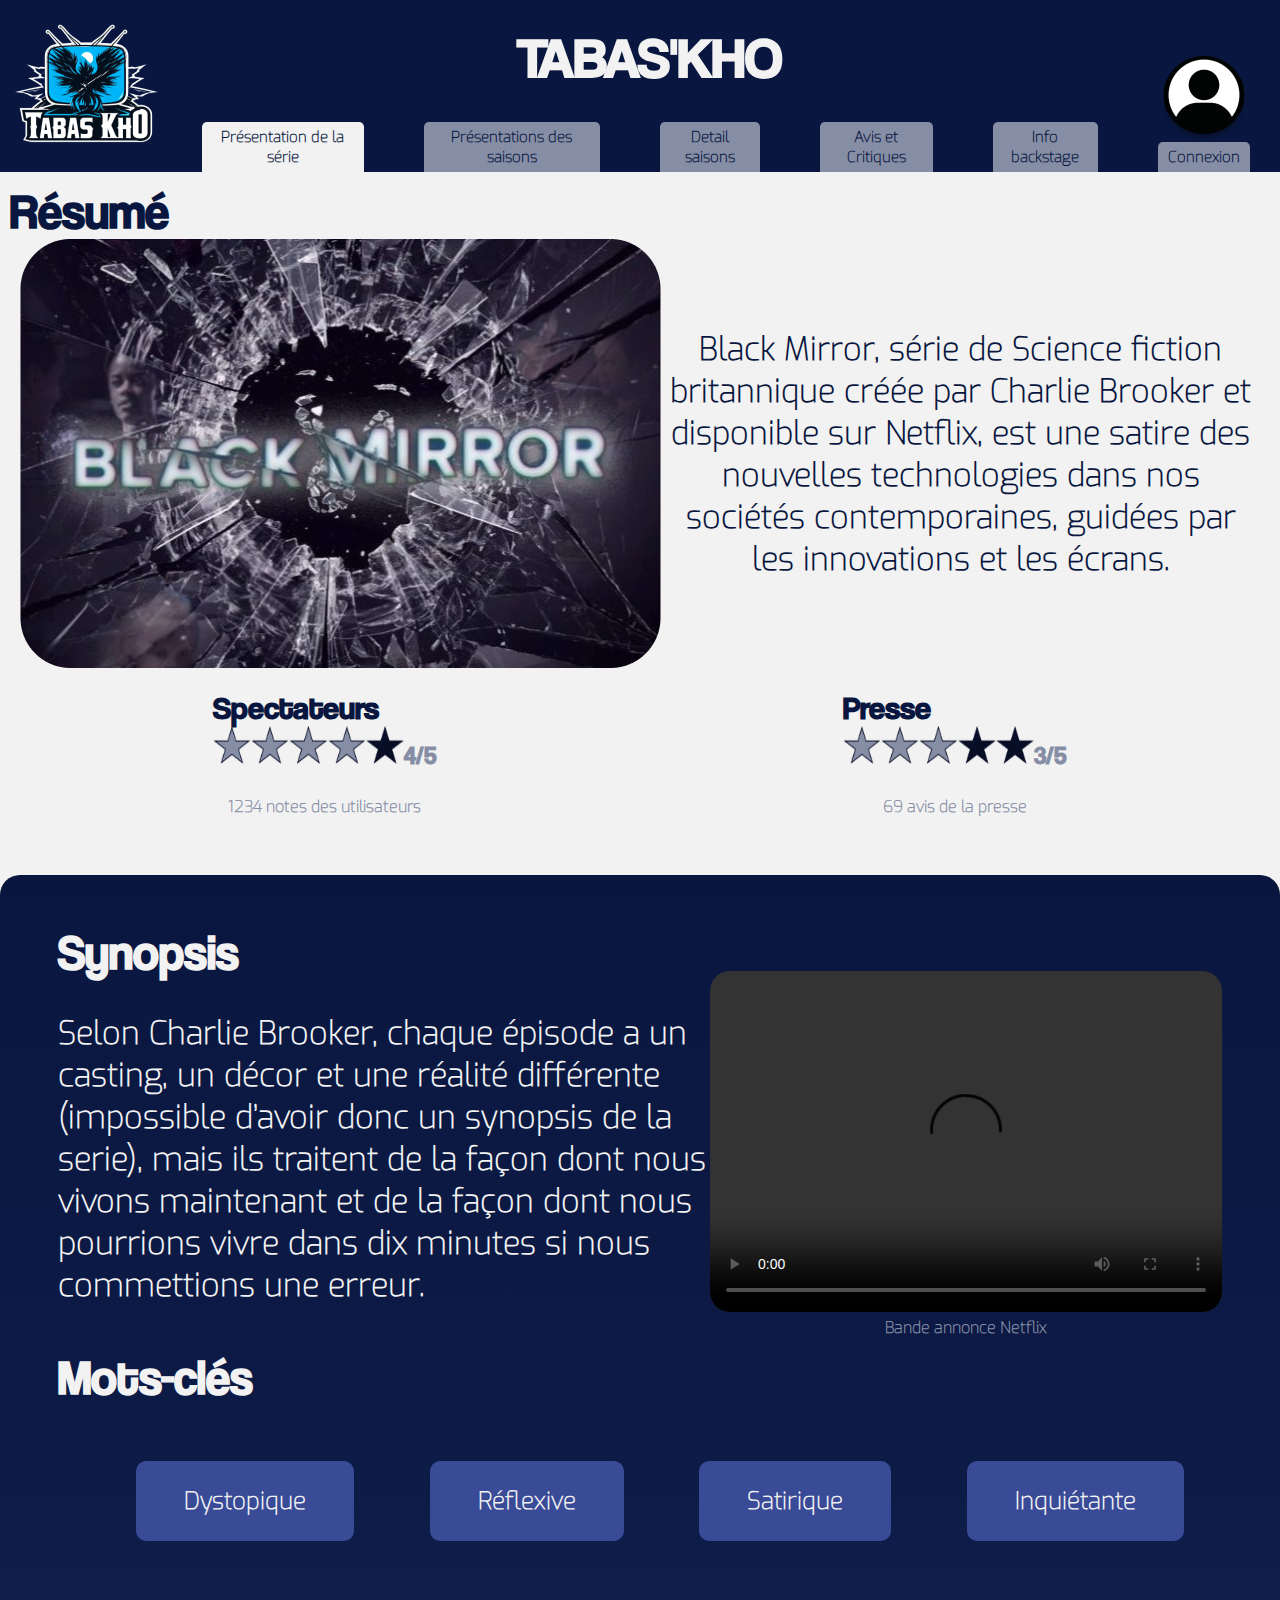
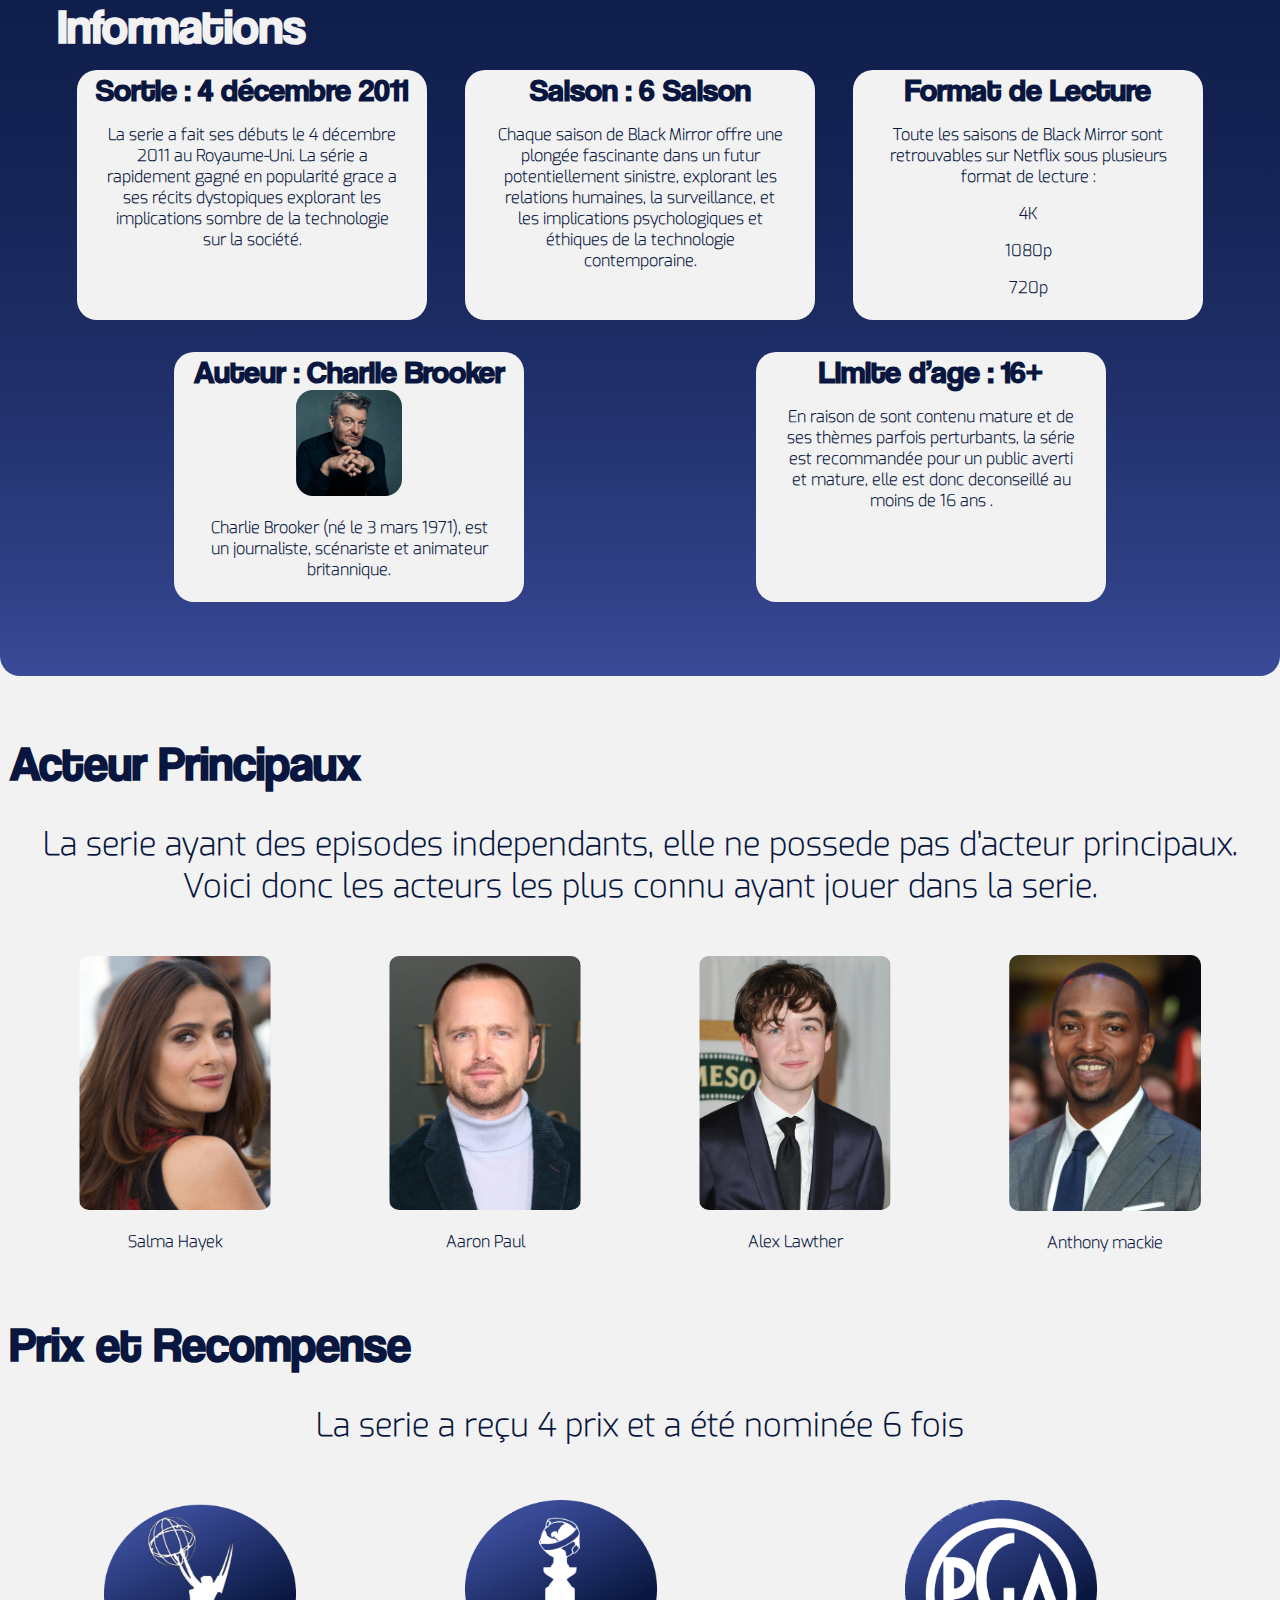
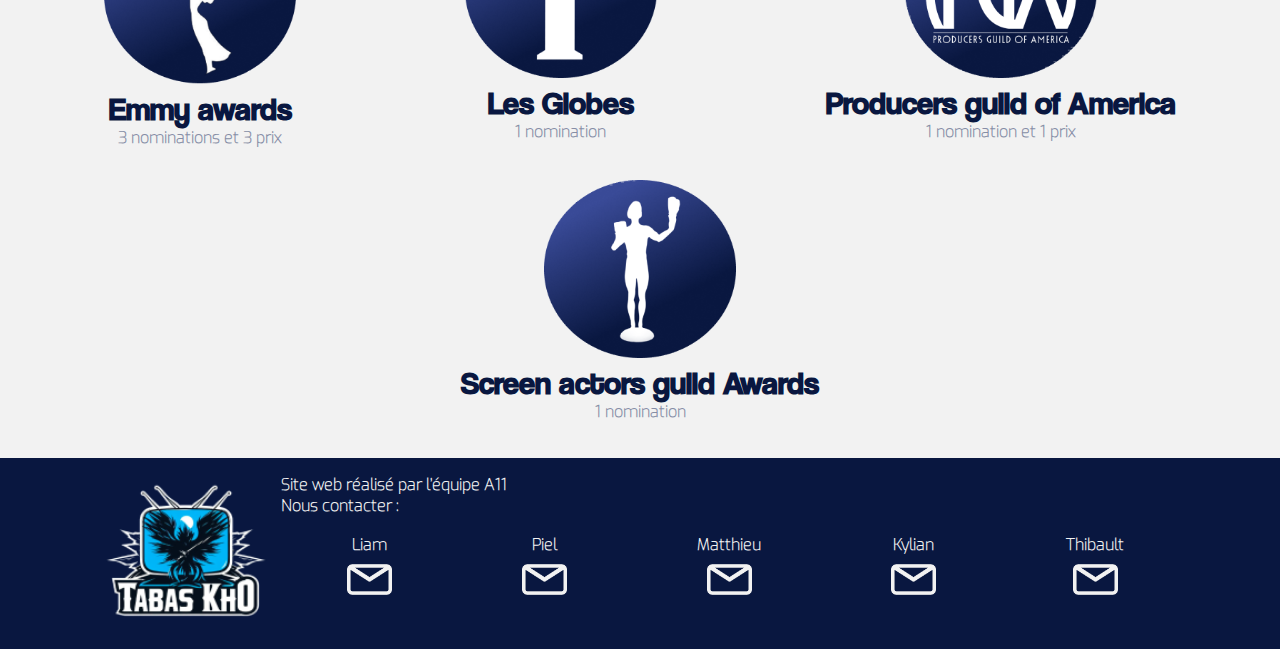
==== commit f84bb18f: "Pages détails saisons section bande-annonce : modification de l'image par une video." ====
--- a/index.html
+++ b/index.html
@@ -79,7 +79,11 @@
                         <p class="pblanc">Selon Charlie Brooker, chaque épisode a un casting, un décor et une réalité différente (impossible d’avoir donc un synopsis de la serie), mais ils traitent de la façon dont nous vivons maintenant et de la façon dont nous pourrions vivre dans dix minutes si nous commettions une erreur.</p>
                     </div>
                     <div>
-                        <video controls width="600" height="400" type="video/mp4" src="video/Bande annonce.mp4"></video>
+                        <video controls width="600" height="400" type="video/mp4" src="video/Bande annonce.mp4" class="index_video">
+                            <p>
+                                Le navigateur ne supporte pas la balise video
+                            </p>
+                        </video>
                         <p class="p_min">Bande annonce Netflix</p>
                     </div>
                 </article>
--- a/style.css
+++ b/style.css
@@ -212,7 +212,7 @@
     margin: 0;
     text-align: center;
 }
-video{
+.index_video{
     border-radius: 20px;
     width: 40vw;
     height: auto;
@@ -351,10 +351,11 @@
 
 /* Bande anonce */
 
-img.trailer {
+.trailer {
     display: block;
     margin: 50px auto;
     width: 80%;
+    border-radius: 20px;
 }
 
 
@@ -537,7 +538,7 @@
         width: 45%;
     }
 
-    img.trailer {
+    .trailer {
         width: 90%;
     }
 }
@@ -582,7 +583,7 @@
         background: linear-gradient(to right, rgba(255, 255, 255, 0), #F2F2F2);
     }    
 
-    img.trailer {
+    .trailer {
         width: 100%;
     }
 
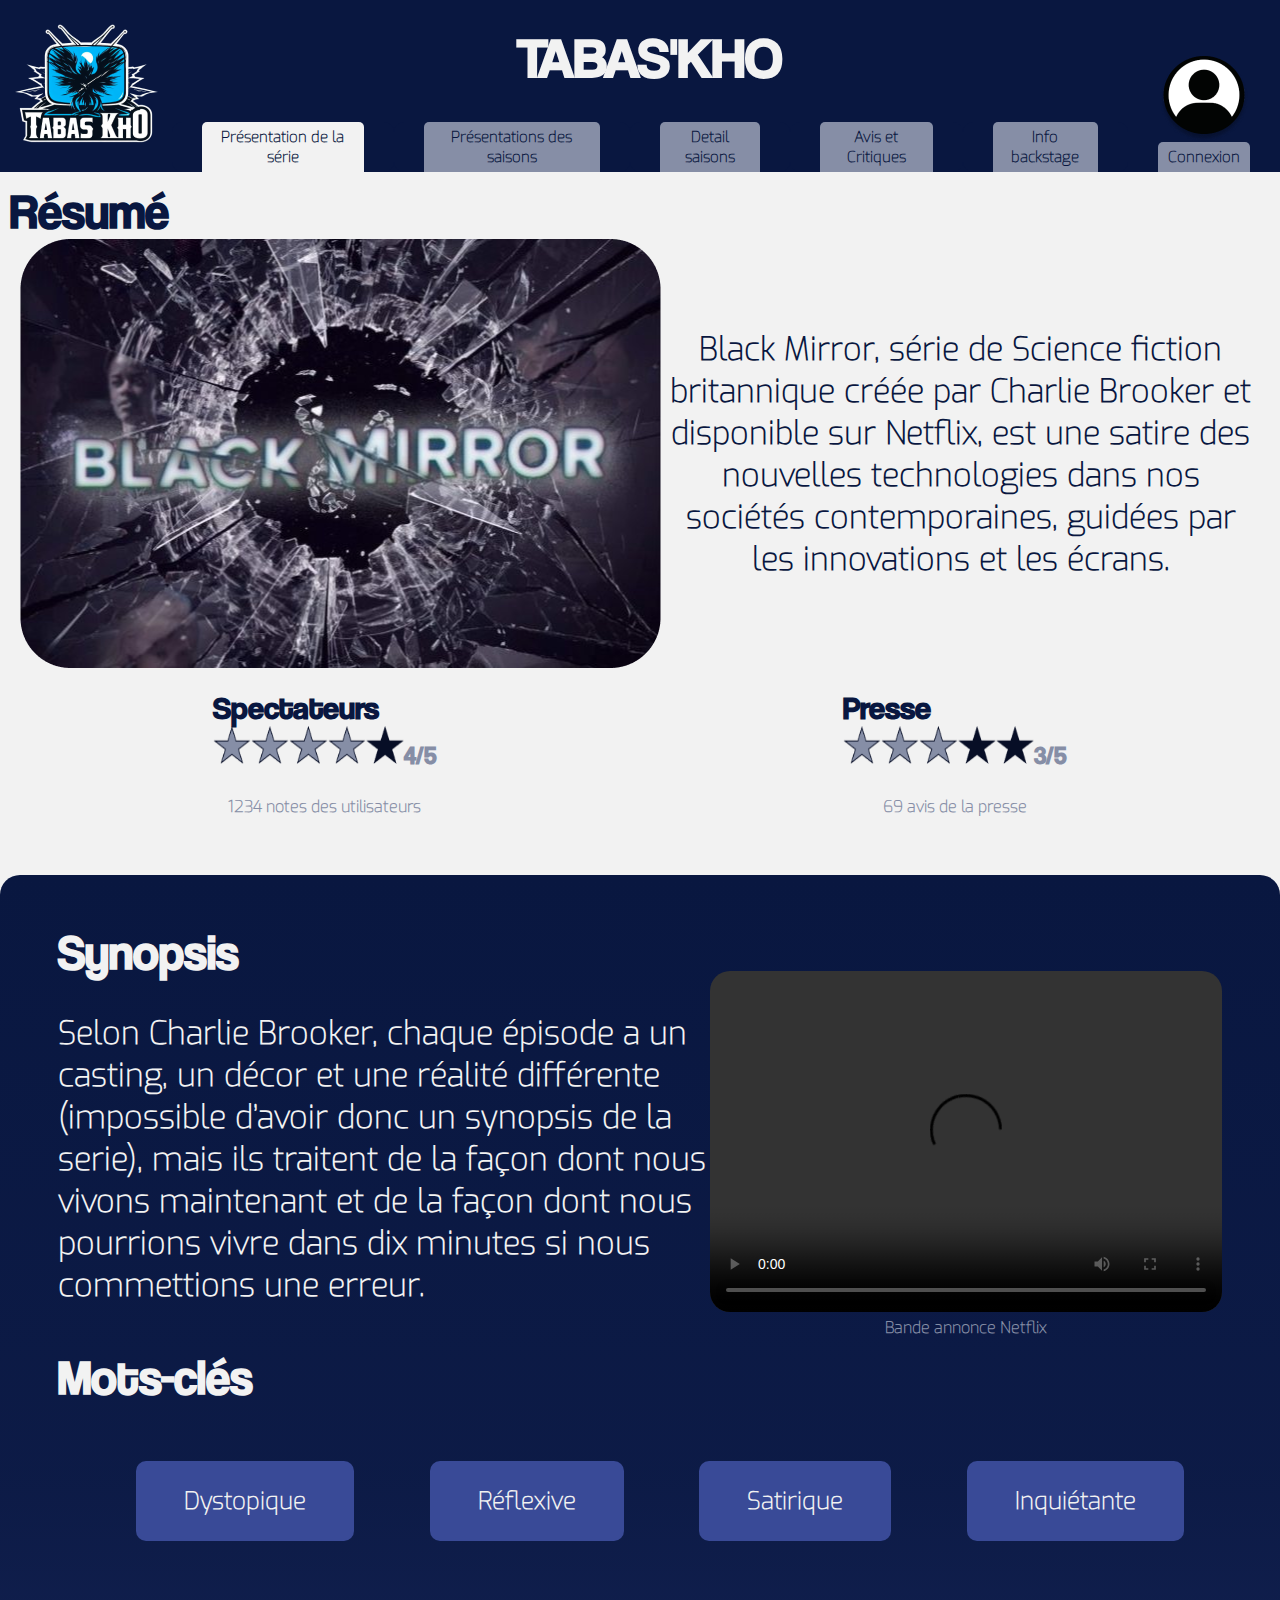
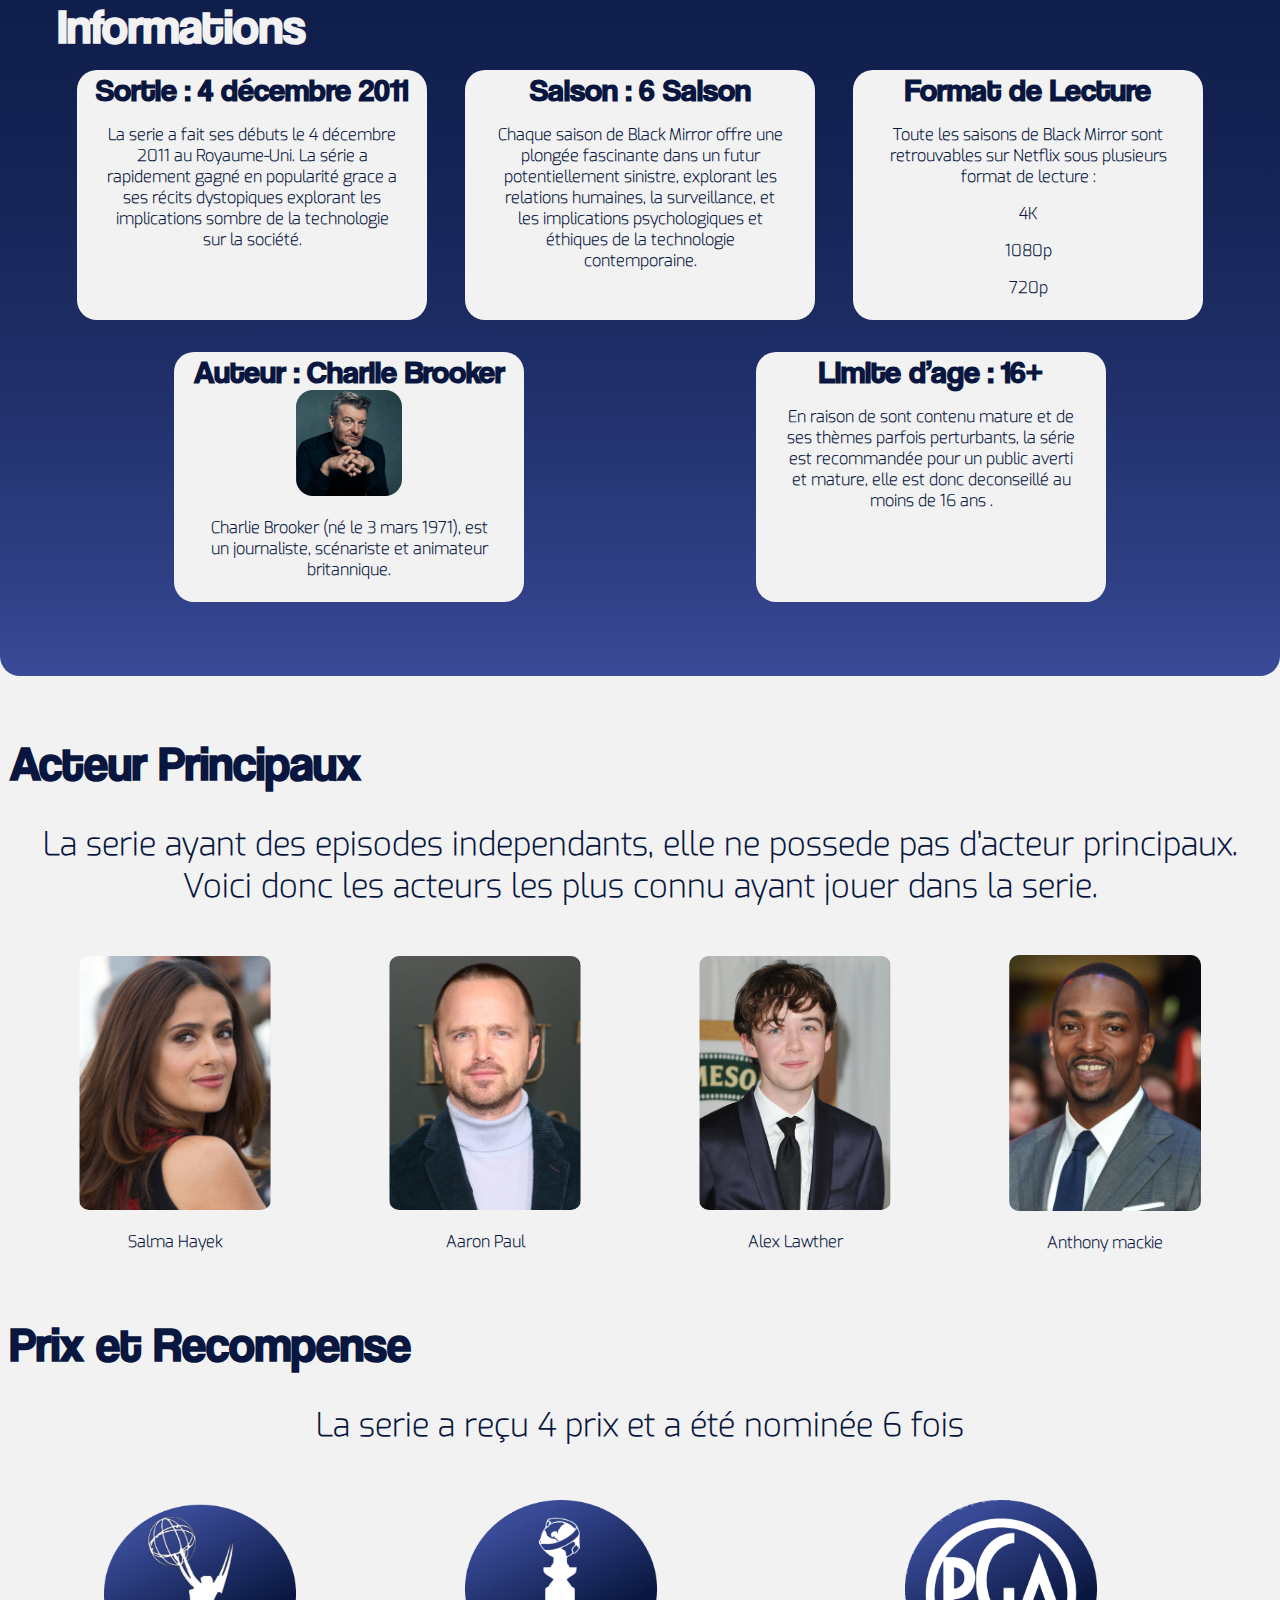
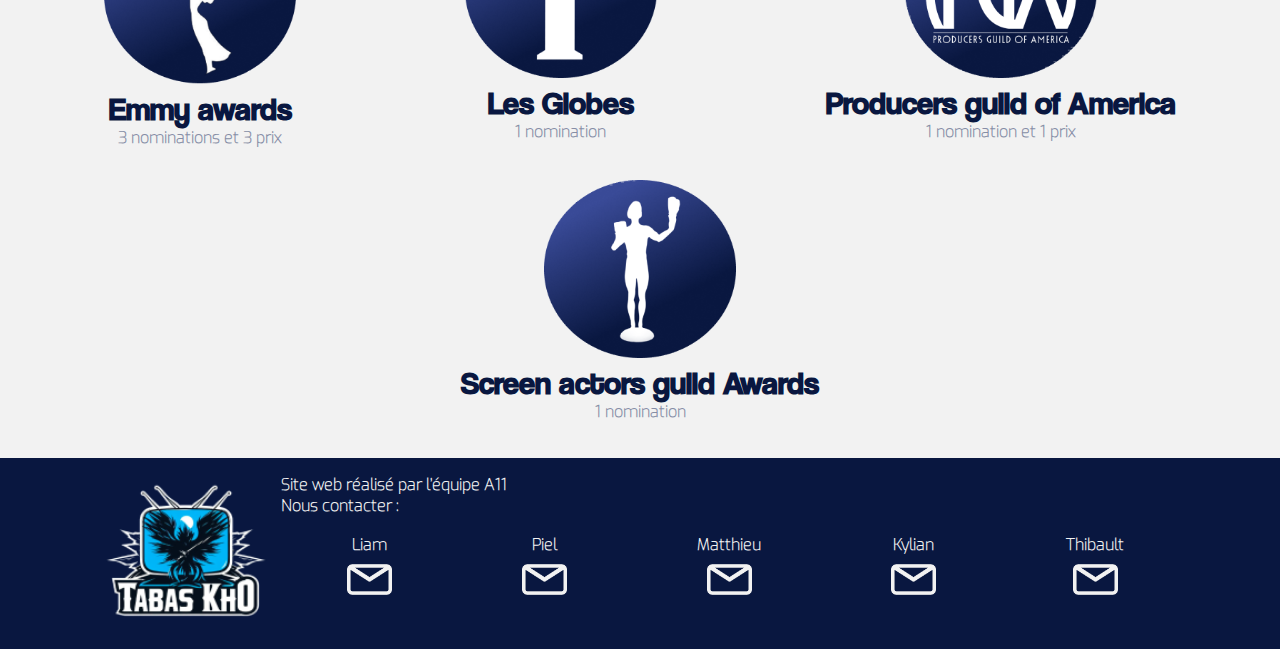
==== commit 752a2aee: "Le logo du header est desormais clickble et mène vers index.html" ====
--- a/index.html
+++ b/index.html
@@ -22,7 +22,9 @@
                     </li>
                 </ul>
             </nav>
-            <img title="logo" src="img/logo.png" alt="logo" >
+            <a href="index.html">
+                <img title="logo" src="img/logo.png" alt="logo" >
+            </a>
             <div class="div1header">
                 <h1 class="h1blanc">TABAS'KHO</h1>
                 <ul class="ulheader">
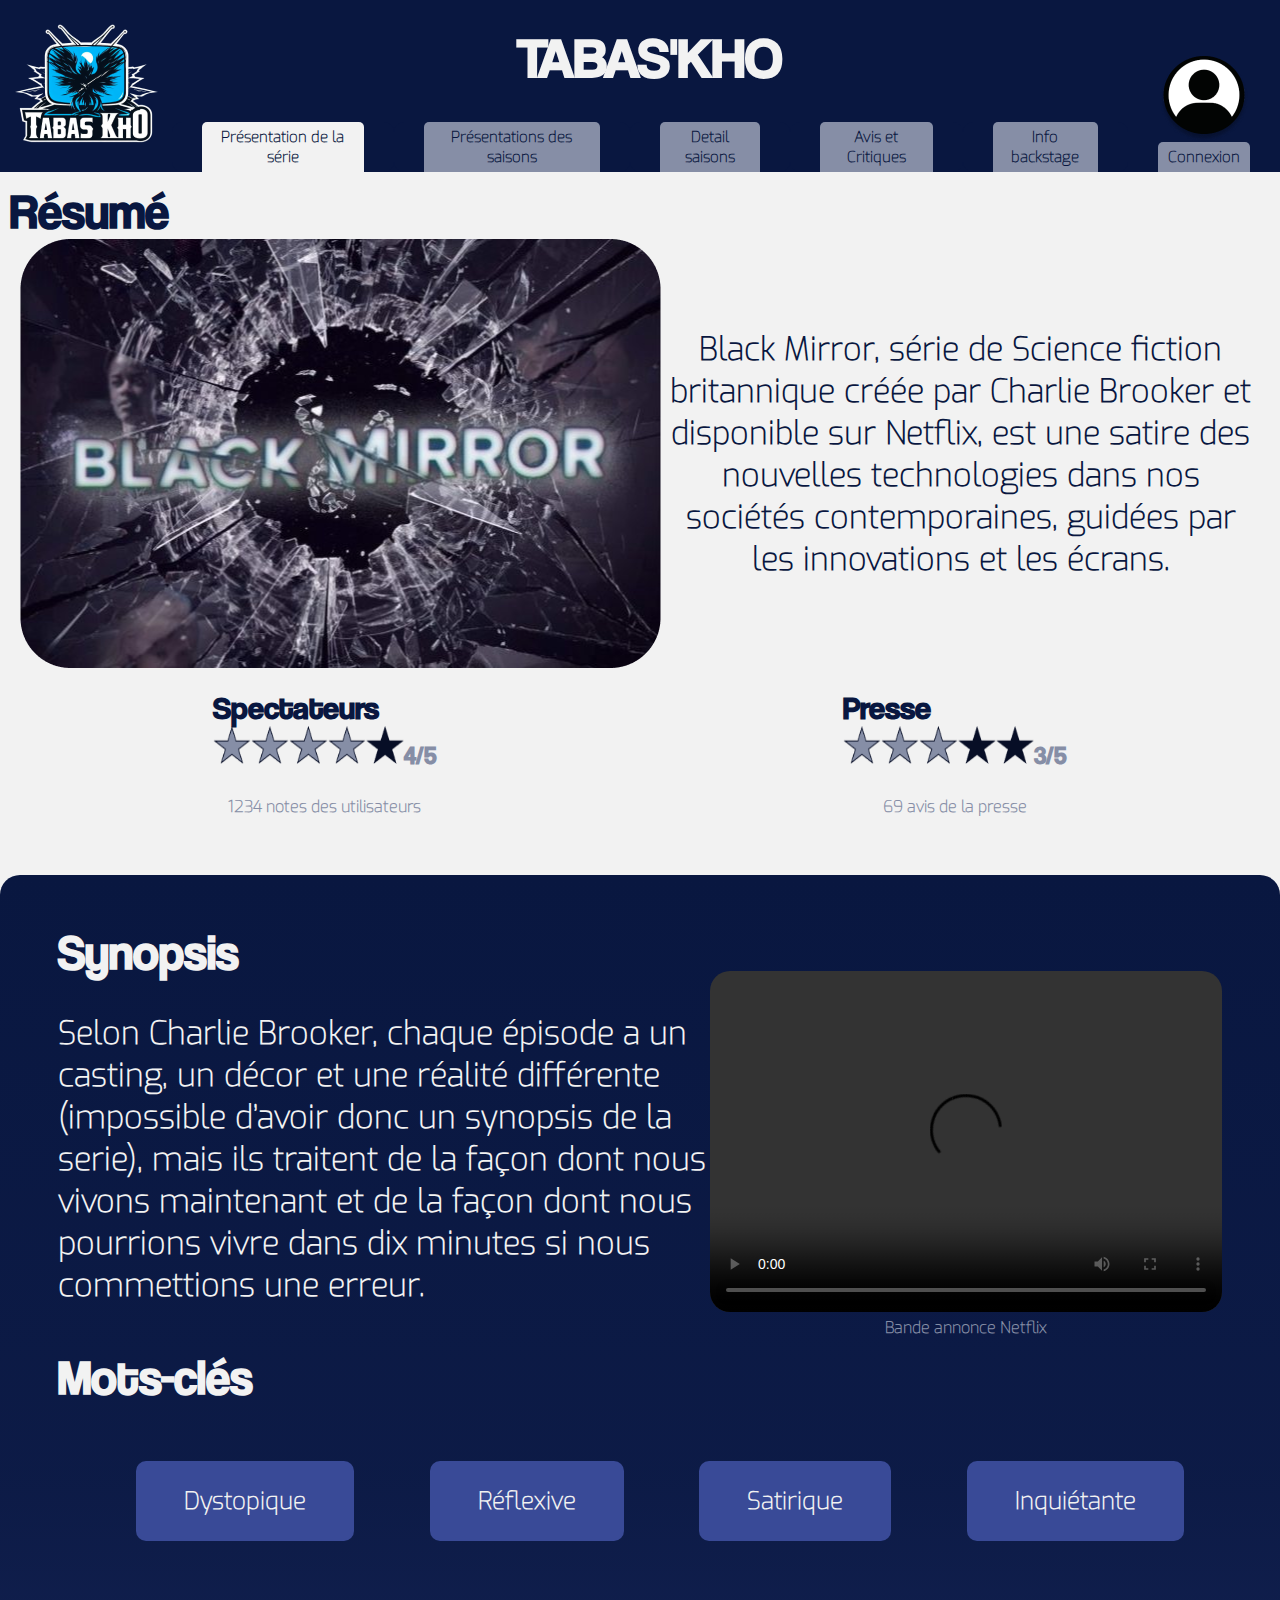
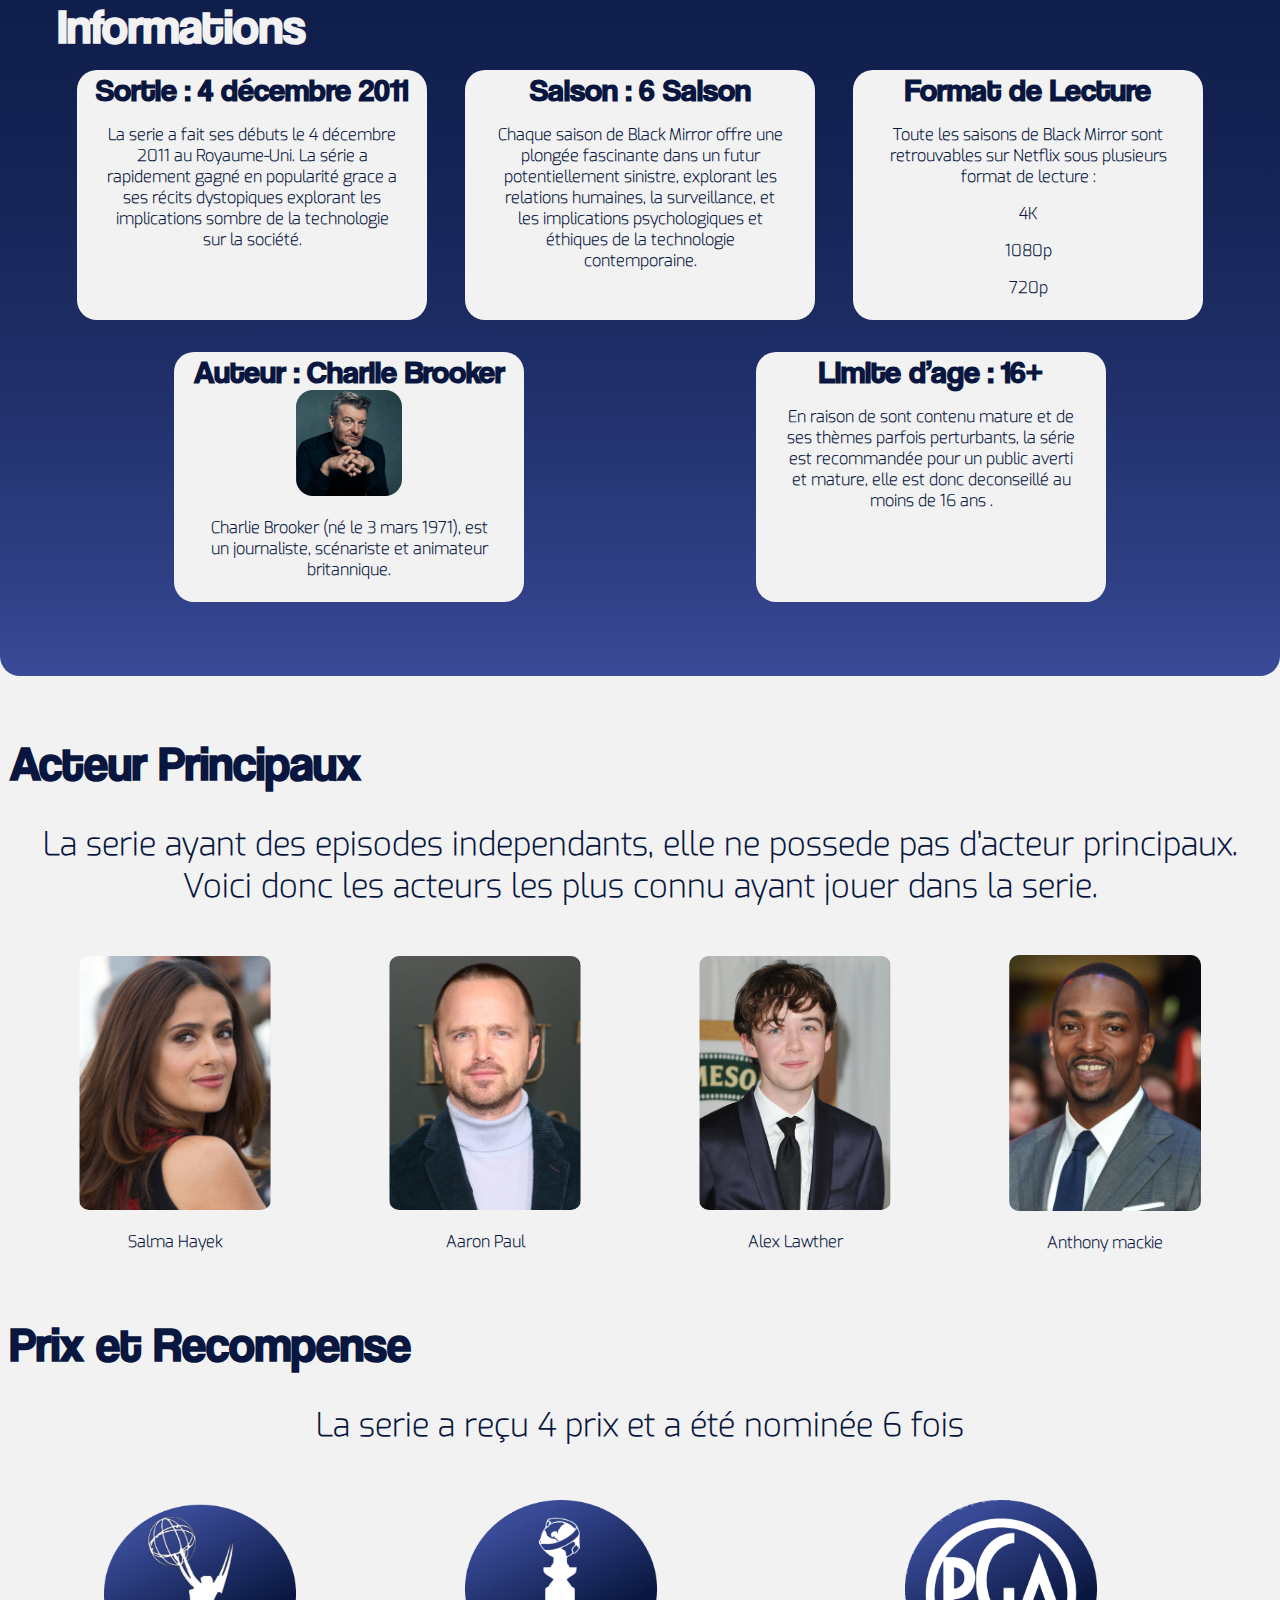
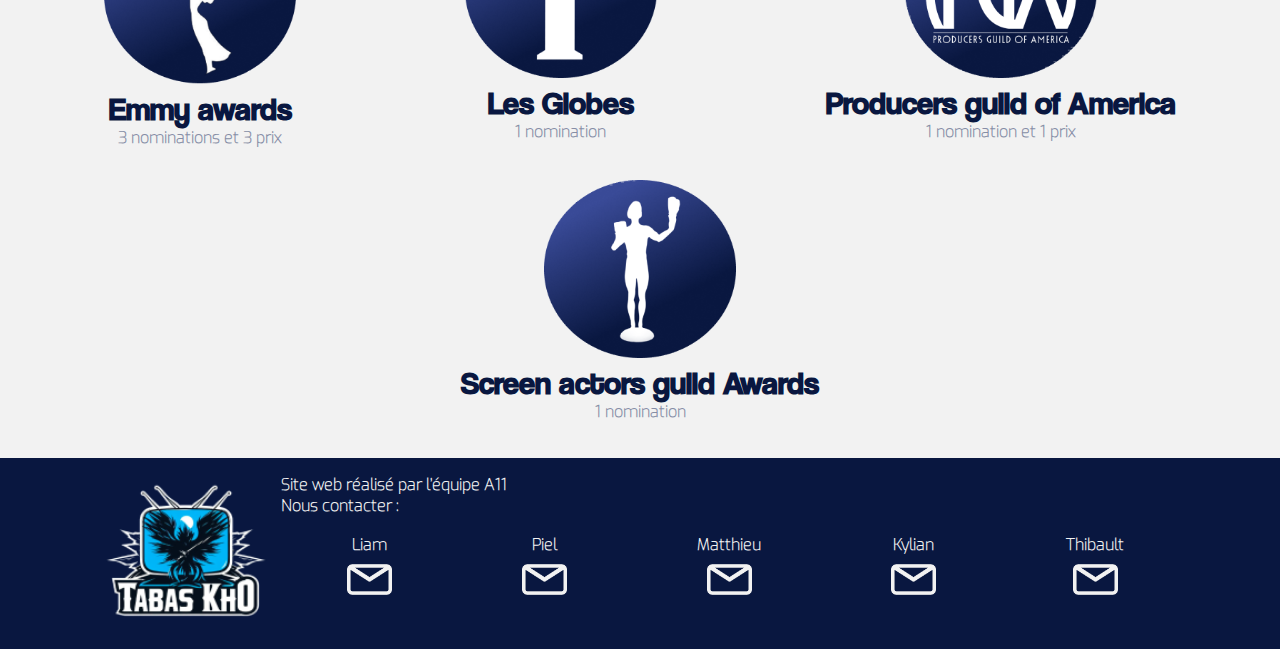
==== commit 6ad0c197: "Optimisation du code des boutons du header (suppression des p inutiles)." ====
--- a/index.html
+++ b/index.html
@@ -28,16 +28,16 @@
             <div class="div1header">
                 <h1 class="h1blanc">TABAS'KHO</h1>
                 <ul class="ulheader">
-                    <li><p class="actuel pheader"><a href="index.html">Présentation de la série</a></p></li>
-                    <li><p class="pheader"><a href="pres_saisons.html">Présentations des saisons</a></p></li>
-                    <li><p class="pheader"><a href="detail_saisons_1.html">Detail saisons</a></p></li>
-                    <li><p class="pheader"><a href="avis_critique.html">Avis et Critiques</a></p></li>
-                    <li><p class="pheader"><a href="backstage.html">Info backstage</a></p></li>
+                    <li><a class="pheader actuel" href="index.html">Présentation de la série</a></li>
+                    <li><a class="pheader" href="pres_saisons.html">Présentations des saisons</a></li>
+                    <li><a class="pheader" href="detail_saisons_1.html">Detail saisons</a></li>
+                    <li><a class="pheader" href="avis_critique.html">Avis et Critiques</a></li>
+                    <li><a class="pheader" href="backstage.html">Info backstage</a></li>
                 </ul>
             </div>
             <div class="div2header">
                 <img width="90px" height="86px" title="connexion" src="img/connexion.png" alt="connexion">
-                <p class="pheader"><a href="">Connexion</a></p>
+                <a class="pheader" href="">Connexion</a>
             </div>
         </header>
         <main>
--- a/style.css
+++ b/style.css
@@ -100,7 +100,7 @@
     text-align: center;
     margin:0em 2em;
     font-size: 15px;
-    
+    display: inline-block;
 }
 
 .pheader:hover{
@@ -1003,7 +1003,7 @@
   display: none;
   position: fixed;
   width: 80%;
-  top: 45%;
+  top: 50%;
   left: 50%;
   transition: all 0.5s;
   transform: translate(-50%, -50%);
@@ -1050,6 +1050,35 @@
 
 
 @media screen and (max-width: 1024px){
+
+  .res h3{
+    font-size: 3vw;
+  }
+
+  .res h4{
+    font-size: 2.5vw;
+  }
+
+  .res p{
+    font-size: 2.5vw;
+  }
+
+  #popup-content, #popup-content2 h3{
+    font-size: 4vw;
+  }
+
+  #popup-content, #popup-content2 h4{
+    font-size: 3vw;
+  }
+
+  #popup-content, #popup-content2 p{
+    font-size: 3vw;
+  }
+    
+  #popup-content.show, #popup-content2.show {
+    opacity: 1;
+    transform: translate(-50%, -50%) scale(1);
+  }
   .img_eps_res {
     display: flex;
     flex-direction: column;
@@ -1349,7 +1378,7 @@
     flex-direction: row-reverse;
 }
 
-@media screen and (max-width: 480px){
+@media screen and (max-width: 600px){
 
     main > #sectCoulisseInterview > article > figure img{
         width : 20em;
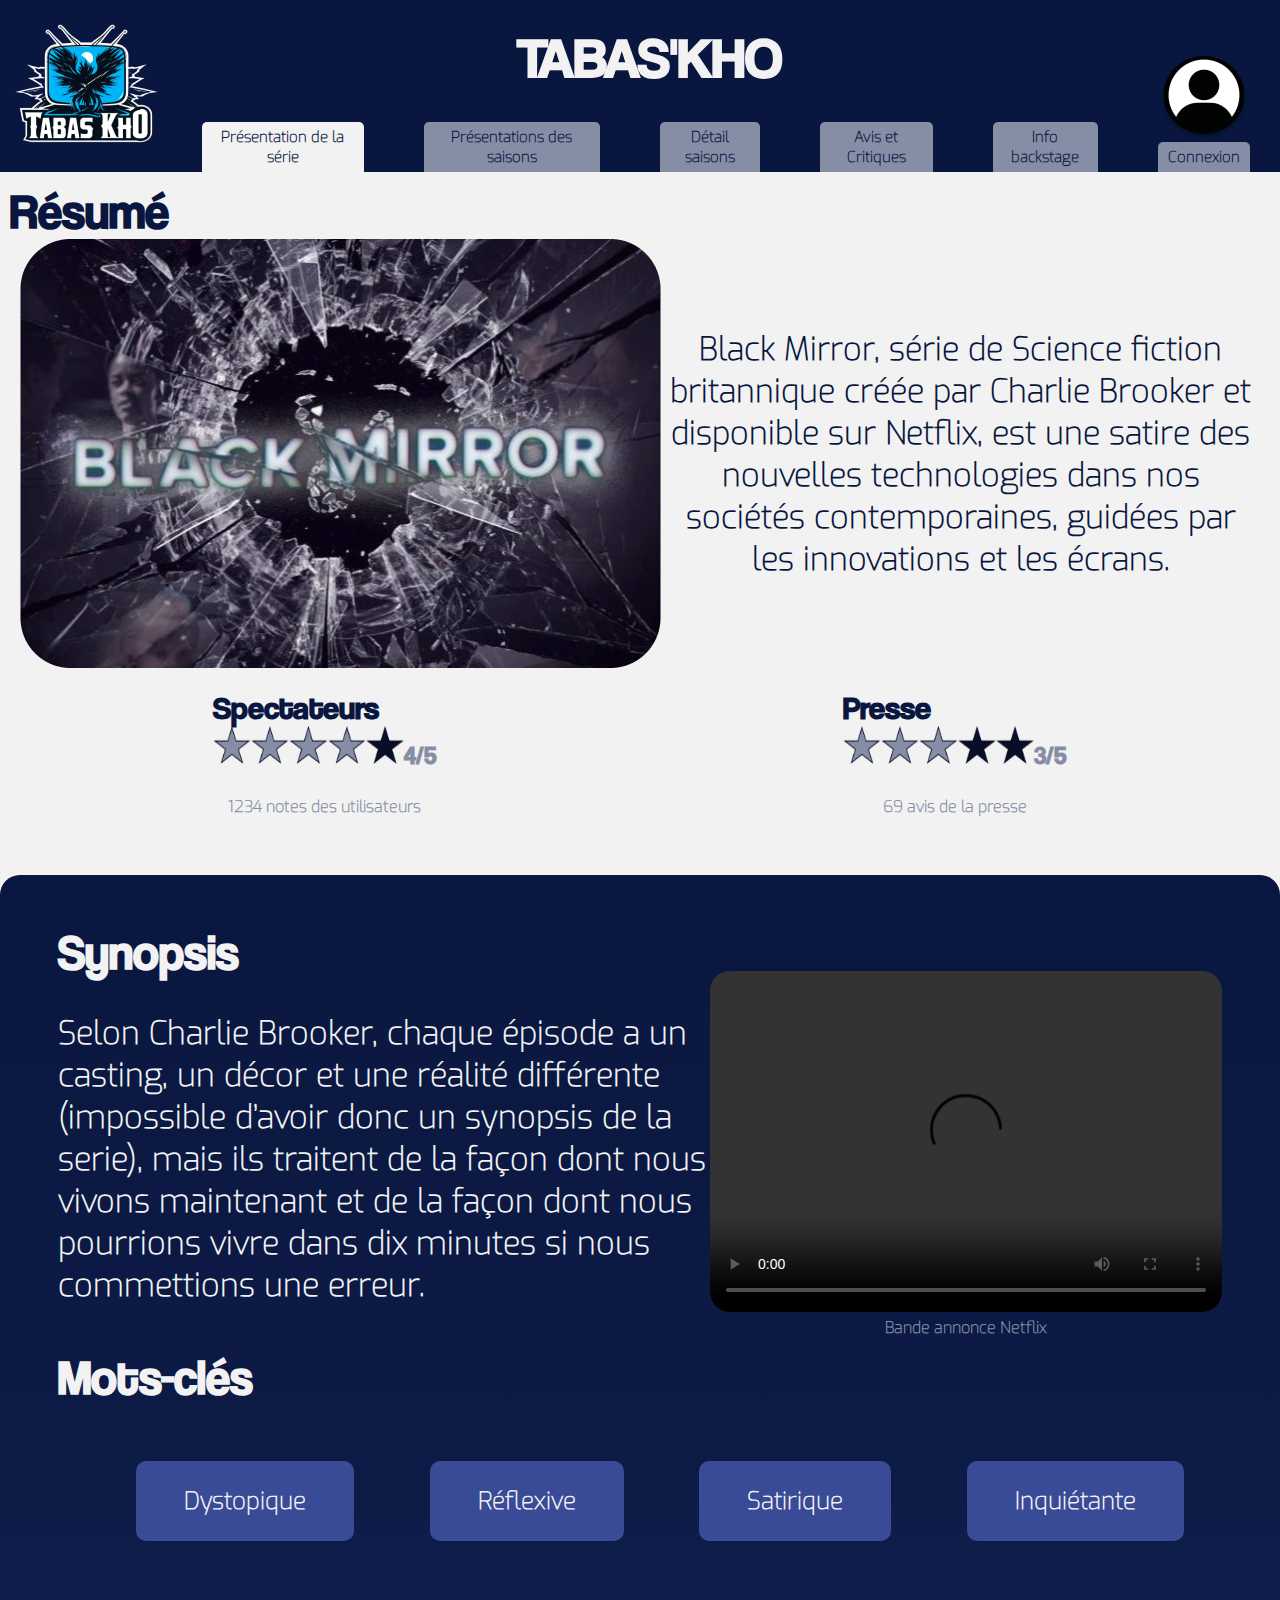
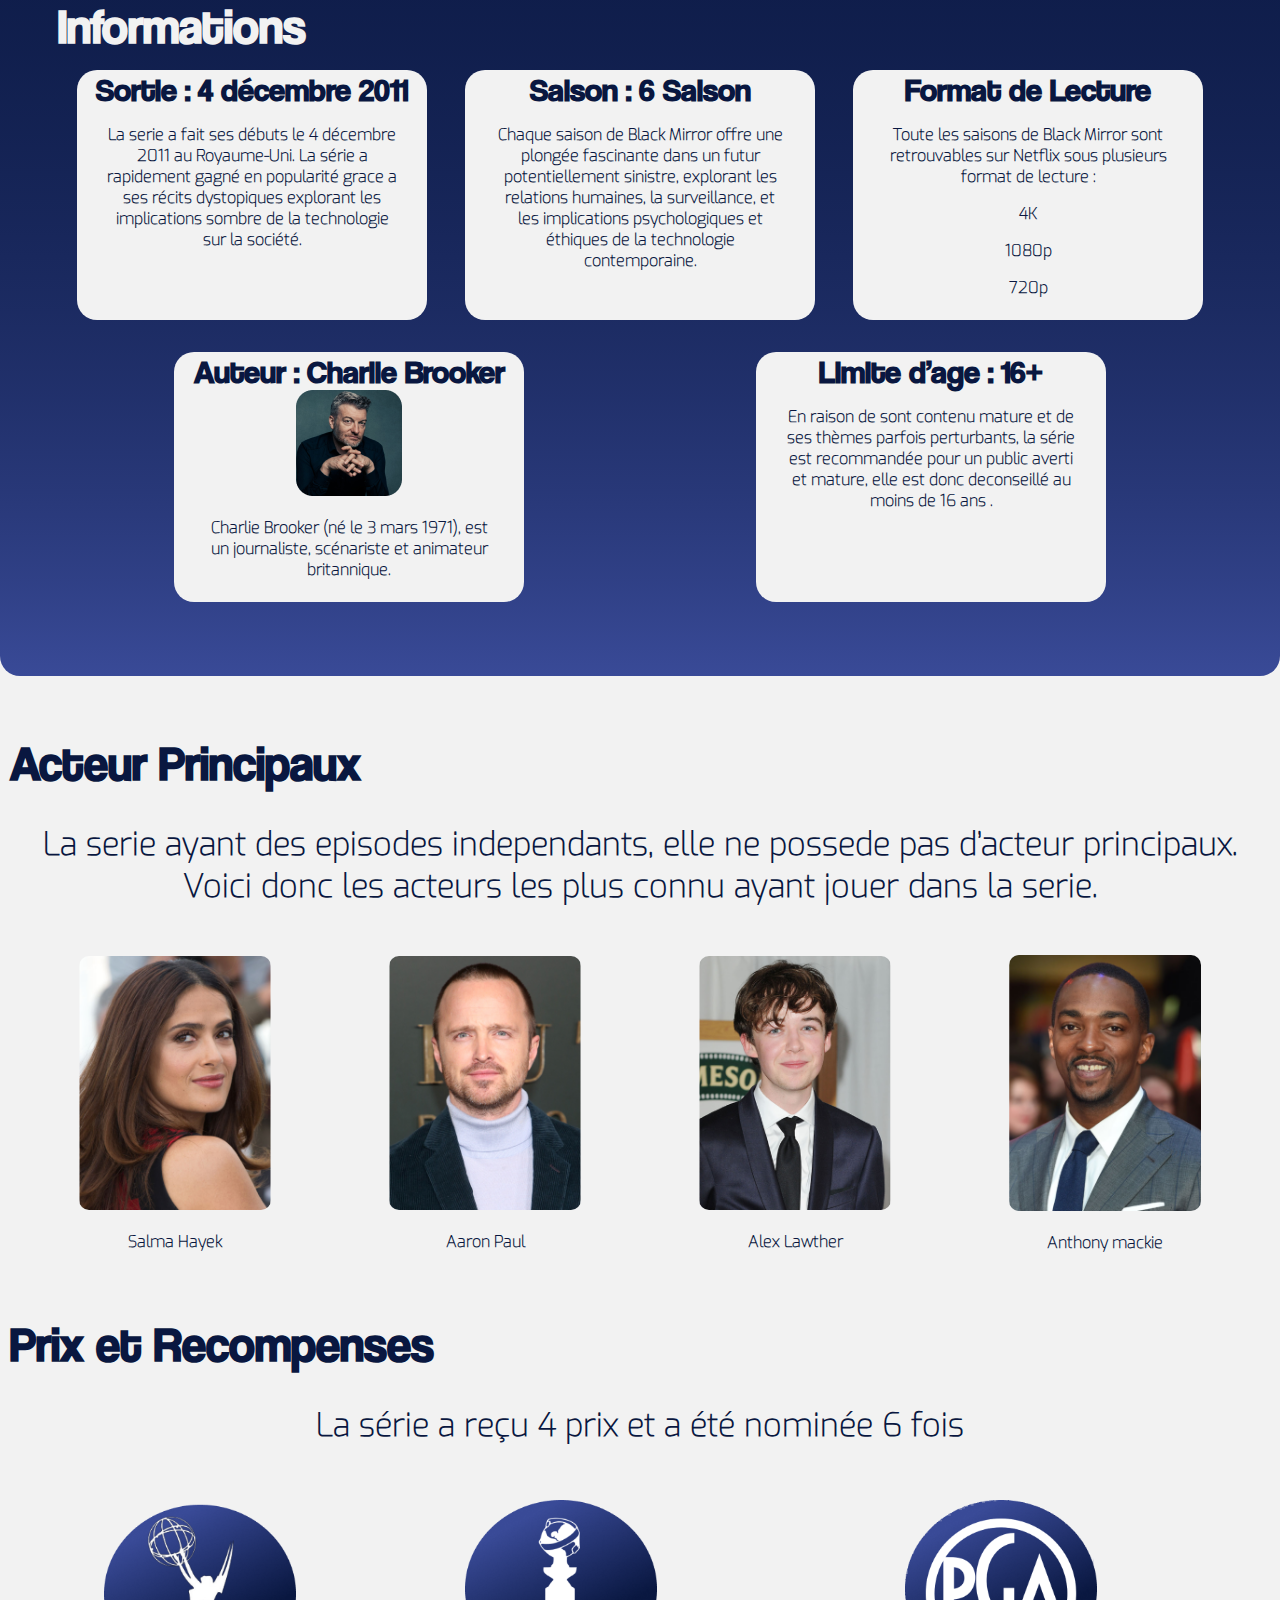
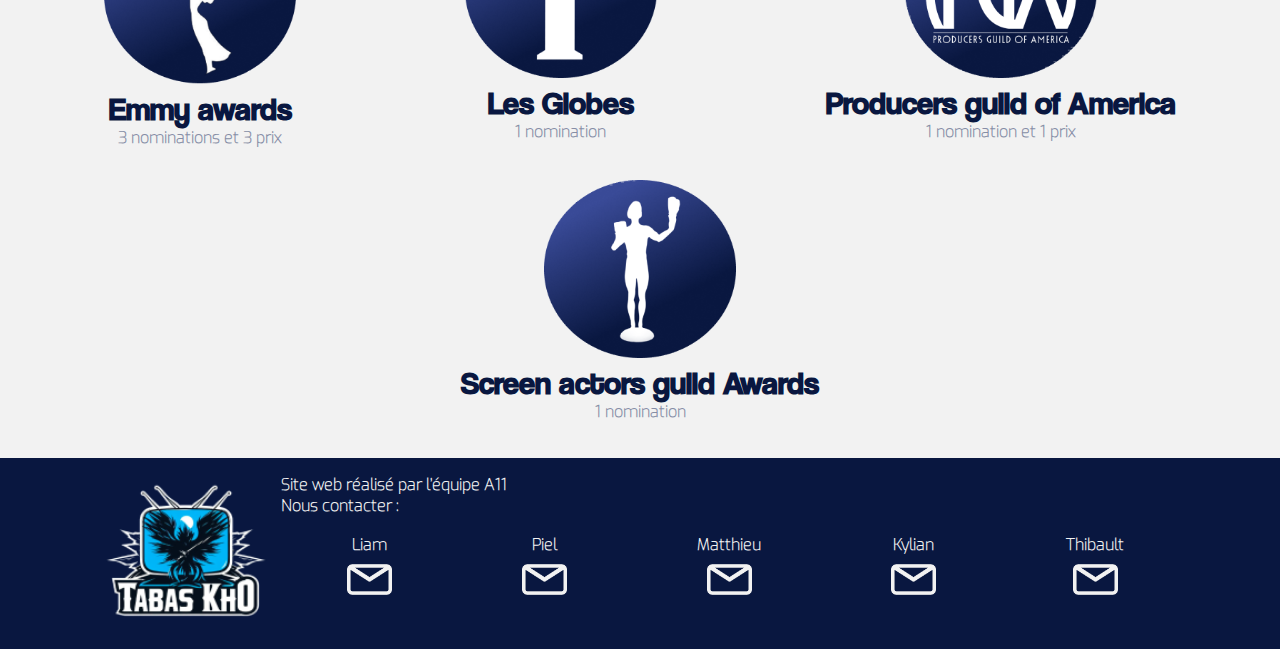
==== commit c16dc6ce: "Fautes d'orthographes sur l'index" ====
--- a/index.html
+++ b/index.html
@@ -15,7 +15,7 @@
                         <ul class="sous">
                             <li><a href="index.html">Présentation de la série</a></li>
                             <li><a href="pres_saisons.html">Présentations des saisons</a></li>
-                            <li><a href="detail_saisons_1.html">Detail saisons</a></li>
+                            <li><a href="detail_saisons_1.html">Détail saisons</a></li>
                             <li><a href="avis_critique.html">Avis et Critiques</a></li>
                             <li><a href="backstage.html">Info backstage</a></li>
                         </ul>
@@ -30,7 +30,7 @@
                 <ul class="ulheader">
                     <li><a class="pheader actuel" href="index.html">Présentation de la série</a></li>
                     <li><a class="pheader" href="pres_saisons.html">Présentations des saisons</a></li>
-                    <li><a class="pheader" href="detail_saisons_1.html">Detail saisons</a></li>
+                    <li><a class="pheader" href="detail_saisons_1.html">Détail saisons</a></li>
                     <li><a class="pheader" href="avis_critique.html">Avis et Critiques</a></li>
                     <li><a class="pheader" href="backstage.html">Info backstage</a></li>
                 </ul>
@@ -151,8 +151,8 @@
                 </article>
             </article>
             <article>
-                <h2 class="h2bleue">Prix et Recompense</h2>
-                <p class="pbleue">La serie a reçu 4 prix et a été nominée 6 fois</p>
+                <h2 class="h2bleue">Prix et Recompenses</h2>
+                <p class="pbleue">La série a reçu 4 prix et a été nominée 6 fois</p>
                 <article class="articleflex wrap">
                     <figure>
                         <img src="img/Group 1.png" alt="Emmy awards" title="Emmy awards">
@@ -211,4 +211,4 @@
             </div>
         </footer>
     </body>
-</html>+</html>
--- a/style.css
+++ b/style.css
@@ -226,6 +226,7 @@
     list-style-type: none;
     margin:32px auto;
 }
+
 li{
     background-color: #394A97;
     padding: 1em 2em;
@@ -597,6 +598,28 @@
 }
 
 /* avis critique */
+
+.commentNonVerif {
+  padding-bottom: 10px;
+}
+
+#commentList {
+  display: flex;
+  flex-direction: column;
+}
+
+#commentList li {
+  list-style-type:disc;
+  background-color: unset;
+  padding: unset;
+  border-radius: unset;
+  color: unset;
+  font-family: unset;
+  font-weight: unset;
+  font-size: unset;
+  margin: unset;
+
+}
 
 .title{
     display: flex;
@@ -1018,7 +1041,7 @@
 }
 
 #popup-content, #popup-content2 h4{
-    font-size: 2vw;
+    font-size: 1.5vw;
 }
   
 #popup-content.show, #popup-content2.show {
